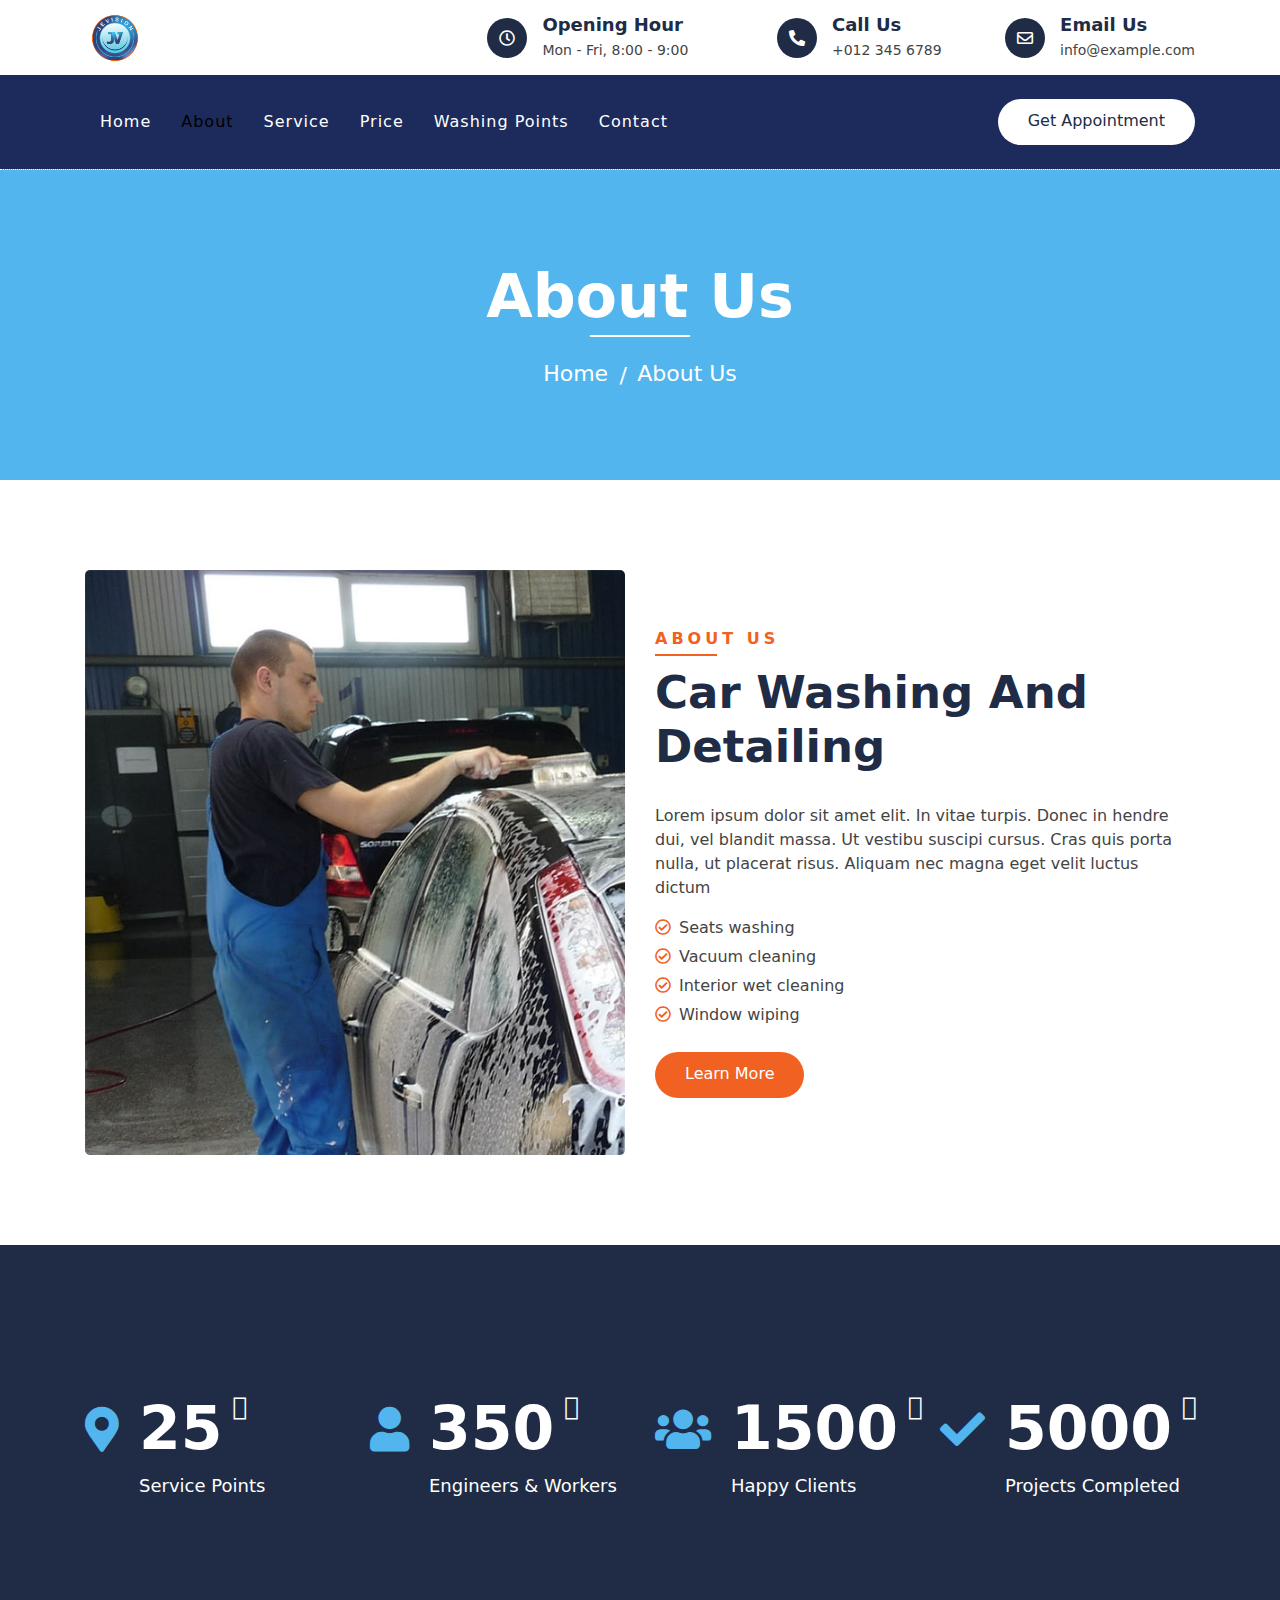
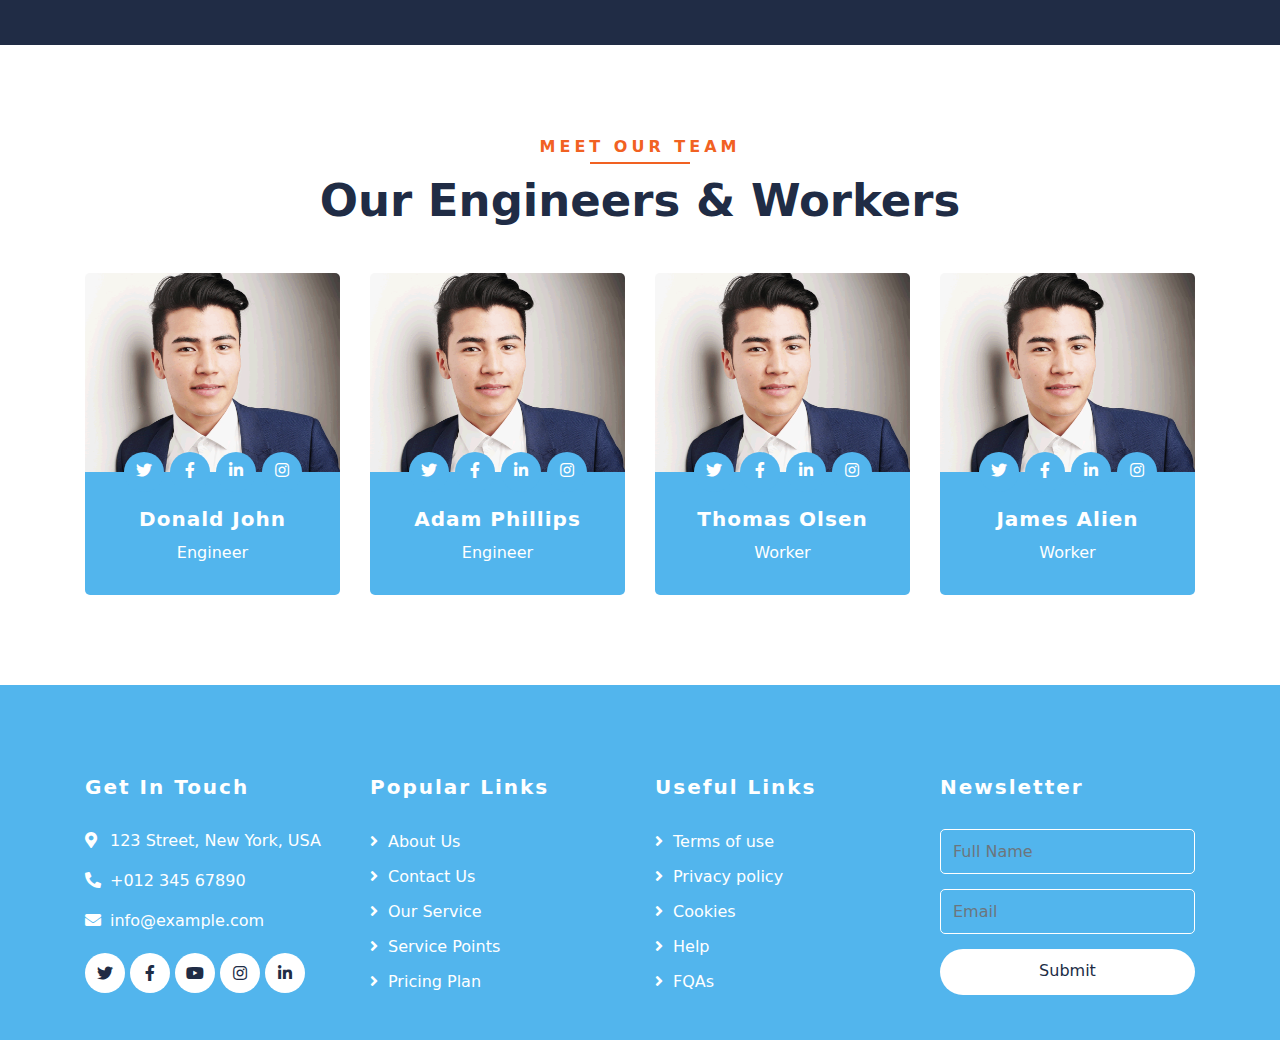
==== about.html @ 53d899d9 "first commit" ====
<!DOCTYPE html>
<html lang="en">
    <head>
        <meta charset="utf-8">
        <title>Jv CarWash</title>
        <meta content="width=device-width, initial-scale=1.0" name="viewport">
        <meta content="Free Website Template" name="keywords">
        <meta content="Free Website Template" name="description">
        <!-- Favicon -->
        <link href="img/favicon.ico" rel="icon">
        <!-- CSS Libraries -->
        <link href="https://stackpath.bootstrapcdn.com/bootstrap/4.4.1/css/bootstrap.min.css" rel="stylesheet">
        <link href="https://cdnjs.cloudflare.com/ajax/libs/font-awesome/5.10.0/css/all.min.css" rel="stylesheet">
        <link href="lib/flaticon/font/flaticon.css" rel="stylesheet">
        <link href="lib/animate/animate.min.css" rel="stylesheet">
        <link href="lib/owlcarousel/assets/owl.carousel.min.css" rel="stylesheet">
        <!-- Template Stylesheet -->
        <link href="css/style.css" rel="stylesheet">
    </head>

    <body>
        <!-- Top Bar Start -->
        <div class="top-bar">
            <div class="container">
                <div class="row align-items-center">
                    <div class="col-lg-4 col-md-12">
                        <div class="logo">
                            <a href="index.html">
                                <!-- <h1>Washing<span>Hub</span></h1> -->
                                <img src="img/logo.png" alt="Logo">
                            </a>
                        </div>
                    </div>
                    <div class="col-lg-8 col-md-7 d-none d-lg-block">
                        <div class="row">
                            <div class="col-4">
                                <div class="top-bar-item">
                                    <div class="top-bar-icon">
                                        <i class="far fa-clock"></i>
                                    </div>
                                    <div class="top-bar-text">
                                        <h3>Opening Hour</h3>
                                        <p>Mon - Fri, 8:00 - 9:00</p>
                                    </div>
                                </div>
                            </div>
                            <div class="col-4">
                                <div class="top-bar-item">
                                    <div class="top-bar-icon">
                                        <i class="fa fa-phone-alt"></i>
                                    </div>
                                    <div class="top-bar-text">
                                        <h3>Call Us</h3>
                                        <p>+012 345 6789</p>
                                    </div>
                                </div>
                            </div>
                            <div class="col-4">
                                <div class="top-bar-item">
                                    <div class="top-bar-icon">
                                        <i class="far fa-envelope"></i>
                                    </div>
                                    <div class="top-bar-text">
                                        <h3>Email Us</h3>
                                        <p>info@example.com</p>
                                    </div>
                                </div>
                            </div>
                        </div>
                    </div>
                </div>
            </div>
        </div>
        <!-- Top Bar End -->

        <!-- Nav Bar Start -->
        <div class="nav-bar">
            <div class="container">
                <nav class="navbar navbar-expand-lg bg-dark navbar-dark">
                    <a href="#" class="navbar-brand">MENU</a>
                    <button type="button" class="navbar-toggler" data-toggle="collapse" data-target="#navbarCollapse">
                        <span class="navbar-toggler-icon"></span>
                    </button>

                    <div class="collapse navbar-collapse justify-content-between" id="navbarCollapse">
                        <div class="navbar-nav mr-auto">
                            <a href="index.html" class="nav-item nav-link">Home</a>
                            <a href="about.html" class="nav-item nav-link active">About</a>
                            <a href="service.html" class="nav-item nav-link">Service</a>
                            <a href="price.html" class="nav-item nav-link">Price</a>
                            <a href="location.html" class="nav-item nav-link">Washing Points</a>
                          
                            <a href="contact.html" class="nav-item nav-link">Contact</a>
                        </div>
                        <div class="ml-auto">
                            <a class="btn btn-custom" href="#">Get Appointment</a>
                        </div>
                    </div>
                </nav>
            </div>
        </div>
        <!-- Nav Bar End -->
        
        
        <!-- Page Header Start -->
        <div class="page-header">
            <div class="container">
                <div class="row">
                    <div class="col-12">
                        <h2>About Us</h2>
                    </div>
                    <div class="col-12">
                        <a href="">Home</a>
                        <a href="">About Us</a>
                    </div>
                </div>
            </div>
        </div>
        <!-- Page Header End -->
        

        <!-- About Start -->
        <div class="about">
            <div class="container">
                <div class="row align-items-center">
                    <div class="col-lg-6">
                        <div class="about-img">
                            <img src="img/about.jpg" alt="Image">
                        </div>
                    </div>
                    <div class="col-lg-6">
                        <div class="section-header text-left">
                            <p>About Us</p>
                            <h2>car washing and detailing</h2>
                        </div>
                        <div class="about-content">
                            <p>
                                Lorem ipsum dolor sit amet elit. In vitae turpis. Donec in hendre dui, vel blandit massa. Ut vestibu suscipi cursus. Cras quis porta nulla, ut placerat risus. Aliquam nec magna eget velit luctus dictum
                            </p>
                            <ul>
                                <li><i class="far fa-check-circle"></i>Seats washing</li>
                                <li><i class="far fa-check-circle"></i>Vacuum cleaning</li>
                                <li><i class="far fa-check-circle"></i>Interior wet cleaning</li>
                                <li><i class="far fa-check-circle"></i>Window wiping</li>
                            </ul>
                            <a class="btn btn-custom" href="">Learn More</a>
                        </div>
                    </div>
                </div>
            </div>
        </div>
        <!-- About End -->
        
        
        <!-- Facts Start -->
        <div class="facts" data-parallax="scroll" data-image-src="img/facts.jpg">
            <div class="container">
                <div class="row">
                    <div class="col-lg-3 col-md-6">
                        <div class="facts-item">
                            <i class="fa fa-map-marker-alt"></i>
                            <div class="facts-text">
                                <h3 data-toggle="counter-up">25</h3>
                                <p>Service Points</p>
                            </div>
                        </div>
                    </div>
                    <div class="col-lg-3 col-md-6">
                        <div class="facts-item">
                            <i class="fa fa-user"></i>
                            <div class="facts-text">
                                <h3 data-toggle="counter-up">350</h3>
                                <p>Engineers & Workers</p>
                            </div>
                        </div>
                    </div>
                    <div class="col-lg-3 col-md-6">
                        <div class="facts-item">
                            <i class="fa fa-users"></i>
                            <div class="facts-text">
                                <h3 data-toggle="counter-up">1500</h3>
                                <p>Happy Clients</p>
                            </div>
                        </div>
                    </div>
                    <div class="col-lg-3 col-md-6">
                        <div class="facts-item">
                            <i class="fa fa-check"></i>
                            <div class="facts-text">
                                <h3 data-toggle="counter-up">5000</h3>
                                <p>Projects Completed</p>
                            </div>
                        </div>
                    </div>
                </div>
            </div>
        </div>
        <!-- Facts End -->


        <!-- Team Start -->
        <div class="team">
            <div class="container">
                <div class="section-header text-center">
                    <p>Meet Our Team</p>
                    <h2>Our Engineers & Workers</h2>
                </div>
                <div class="row">
                    <div class="col-lg-3 col-md-6">
                        <div class="team-item">
                            <div class="team-img">
                                <img src="img/team-1.png" alt="Team Image">
                            </div>
                            <div class="team-text">
                                <h2>Donald John</h2>
                                <p>Engineer</p>
                                <div class="team-social">
                                    <a href=""><i class="fab fa-twitter"></i></a>
                                    <a href=""><i class="fab fa-facebook-f"></i></a>
                                    <a href=""><i class="fab fa-linkedin-in"></i></a>
                                    <a href=""><i class="fab fa-instagram"></i></a>
                                </div>
                            </div>
                        </div>
                    </div>
                    <div class="col-lg-3 col-md-6">
                        <div class="team-item">
                            <div class="team-img">
                                <img src="img/team-1.png" alt="Team Image">
                            </div>
                            <div class="team-text">
                                <h2>Adam Phillips</h2>
                                <p>Engineer</p>
                                <div class="team-social">
                                    <a href=""><i class="fab fa-twitter"></i></a>
                                    <a href=""><i class="fab fa-facebook-f"></i></a>
                                    <a href=""><i class="fab fa-linkedin-in"></i></a>
                                    <a href=""><i class="fab fa-instagram"></i></a>
                                </div>
                            </div>
                        </div>
                    </div>
                    <div class="col-lg-3 col-md-6">
                        <div class="team-item">
                            <div class="team-img">
                                <img src="img/team-1.png" alt="Team Image">
                            </div>
                            <div class="team-text">
                                <h2>Thomas Olsen</h2>
                                <p>Worker</p>
                                <div class="team-social">
                                    <a href=""><i class="fab fa-twitter"></i></a>
                                    <a href=""><i class="fab fa-facebook-f"></i></a>
                                    <a href=""><i class="fab fa-linkedin-in"></i></a>
                                    <a href=""><i class="fab fa-instagram"></i></a>
                                </div>
                            </div>
                        </div>
                    </div>
                    <div class="col-lg-3 col-md-6">
                        <div class="team-item">
                            <div class="team-img">
                                <img src="img/team-1.png" alt="Team Image">
                            </div>
                            <div class="team-text">
                                <h2>James Alien</h2>
                                <p>Worker</p>
                                <div class="team-social">
                                    <a href=""><i class="fab fa-twitter"></i></a>
                                    <a href=""><i class="fab fa-facebook-f"></i></a>
                                    <a href=""><i class="fab fa-linkedin-in"></i></a>
                                    <a href=""><i class="fab fa-instagram"></i></a>
                                </div>
                            </div>
                        </div>
                    </div>
                </div>
            </div>
        </div>
        <!-- Team End -->


        <!-- Footer Start -->
        <div class="footer">
            <div class="container">
                <div class="row">
                    <div class="col-lg-3 col-md-6">
                        <div class="footer-contact">
                            <h2>Get In Touch</h2>
                            <p><i class="fa fa-map-marker-alt"></i>123 Street, New York, USA</p>
                            <p><i class="fa fa-phone-alt"></i>+012 345 67890</p>
                            <p><i class="fa fa-envelope"></i>info@example.com</p>
                            <div class="footer-social">
                                <a class="btn" href=""><i class="fab fa-twitter"></i></a>
                                <a class="btn" href=""><i class="fab fa-facebook-f"></i></a>
                                <a class="btn" href=""><i class="fab fa-youtube"></i></a>
                                <a class="btn" href=""><i class="fab fa-instagram"></i></a>
                                <a class="btn" href=""><i class="fab fa-linkedin-in"></i></a>
                            </div>
                        </div>
                    </div>
                    <div class="col-lg-3 col-md-6">
                        <div class="footer-link">
                            <h2>Popular Links</h2>
                            <a href="">About Us</a>
                            <a href="">Contact Us</a>
                            <a href="">Our Service</a>
                            <a href="">Service Points</a>
                            <a href="">Pricing Plan</a>
                        </div>
                    </div>
                    <div class="col-lg-3 col-md-6">
                        <div class="footer-link">
                            <h2>Useful Links</h2>
                            <a href="">Terms of use</a>
                            <a href="">Privacy policy</a>
                            <a href="">Cookies</a>
                            <a href="">Help</a>
                            <a href="">FQAs</a>
                        </div>
                    </div>
                    <div class="col-lg-3 col-md-6">
                        <div class="footer-newsletter">
                            <h2>Newsletter</h2>
                            <form>
                                <input class="form-control" placeholder="Full Name">
                                <input class="form-control" placeholder="Email">
                                <button class="btn btn-custom">Submit</button>
                            </form>
                        </div>
                    </div>
                </div>
            </div>
            
        </div>
        <!-- Footer End -->
        
        <!-- Back to top button -->
        <a href="#" class="back-to-top"><i class="fa fa-chevron-up"></i></a>
        
        <!-- Pre Loader -->
        <div id="loader" class="show">
            <div class="loader"></div>
        </div>

        <!-- JavaScript Libraries -->
        <script src="https://code.jquery.com/jquery-3.4.1.min.js"></script>
        <script src="https://stackpath.bootstrapcdn.com/bootstrap/4.4.1/js/bootstrap.bundle.min.js"></script>
        <script src="lib/easing/easing.min.js"></script>
        <script src="lib/owlcarousel/owl.carousel.min.js"></script>
        <script src="lib/waypoints/waypoints.min.js"></script>
        <script src="lib/counterup/counterup.min.js"></script>
        
        <!-- Contact Javascript File -->
        <script src="mail/jqBootstrapValidation.min.js"></script>
        <script src="mail/contact.js"></script>

        <!-- Template Javascript -->
        <script src="js/main.js"></script>
    </body>
</html>
---- lib/flaticon/font/flaticon.css ----
/*
  	Flaticon icon font: Flaticon
  	Creation date: 11/10/2020 08:08
  	*/

@font-face {
  font-family: "Flaticon";
  src: url("./Flaticon.eot");
  src: url("./Flaticon.eot?#iefix") format("embedded-opentype"),
       url("./Flaticon.woff2") format("woff2"),
       url("./Flaticon.woff") format("woff"),
       url("./Flaticon.ttf") format("truetype"),
       url("./Flaticon.svg#Flaticon") format("svg");
  font-weight: normal;
  font-style: normal;
}

@media screen and (-webkit-min-device-pixel-ratio:0) {
  @font-face {
    font-family: "Flaticon";
    src: url("./Flaticon.svg#Flaticon") format("svg");
  }
}

[class^="flaticon-"]:before, [class*=" flaticon-"]:before,
[class^="flaticon-"]:after, [class*=" flaticon-"]:after {   
  font-family: Flaticon;
        font-size: 20px;
font-style: normal;
margin-left: 20px;
}

.flaticon-car-wash-1:before { content: "\f100"; }
.flaticon-car-service:before { content: "\f101"; }
.flaticon-seat:before { content: "\f102"; }
.flaticon-car-service-1:before { content: "\f103"; }
.flaticon-car-wash:before { content: "\f104"; }
.flaticon-brush:before { content: "\f105"; }
.flaticon-vacuum-cleaner:before { content: "\f106"; }
.flaticon-brush-1:before { content: "\f107"; }
.flaticon-car-service-2:before { content: "\f108"; }
.flaticon-car-service-3:before { content: "\f109"; }
---- css/style.css ----
/*******************************/
/********* General CSS *********/
/*******************************/
body {
    color: #444444;
    font-weight: 400;
    background: #ffffff;
    font-family: system-ui, -apple-system, BlinkMacSystemFont, 'Segoe UI', Roboto, Oxygen, Ubuntu, Cantarell, 'Open Sans', 'Helvetica Neue', sans-serif;
}

h1,
h2, 
h3, 
h4,
h5, 
h6 {
    color: #202C45;
}

a {
    color: #202C45;
    transition: .3s;
}

a:hover,
a:active,
a:focus {
    color: #52b5ed;
    outline: none;
    text-decoration: none;
}

.btn.btn-custom {
    padding: 10px 30px 12px 30px;
    text-align: center; 
    font-size: 16px;
    font-weight: 500;
    color: #ffffff;
    /* background: #52b5ed; */
    background: rgb(241,97,34);
    border: none;
    border-radius: 60px;
    box-shadow: inset 0 0 0 0 #202C45;
    transition: ease-out 0.5s;
    -webkit-transition: ease-out 0.5s;
    -moz-transition: ease-out 0.5s;
}

.btn.btn-custom:hover {
    color: #fff;
    background: #202C45;
    box-shadow: inset 200px 0 0 0 #202C45;
}

.btn:focus,
.form-control:focus {
    box-shadow: none;
}

.container-fluid {
    max-width: 1366px;
}

[class^="flaticon-"]:before, [class*=" flaticon-"]:before,
[class^="flaticon-"]:after, [class*=" flaticon-"]:after {   
    font-size: inherit;
    margin-left: 0;
}


/**********************************/
/****** Loader & Back to Top ******/
/**********************************/

.back-to-top {
    position: fixed;
    display: none;
    width: 44px;
    height: 44px;
    text-align: center;
    line-height: 1;
    font-size: 22px;
    right: 15px;
    bottom: 15px;
    transition: .5s;
    background: #7FBCD2;
    border-radius: 44px;
    z-index: 9;
}

.back-to-top i {
    color: #ffffff;
    padding-top: 10px;
}

.back-to-top:hover {
    background: #202C45;
}


/**********************************/
/********** Top Bar CSS ***********/
/**********************************/
.top-bar {
    position: relative;
    height: 75px;
    display: flex;
    align-items: center;
    background: #ffffff;
}

.top-bar .logo {
    text-align: left;
    overflow: hidden;
}

.top-bar .logo h1 {
    margin: -4px 0 0 0;
    color: #7FBCD2;
    font-size: 40px;
    line-height: 50px;
    font-weight: 800;
    letter-spacing: 1px;
    
}

.top-bar .logo h1 span {
    color: #202C45;
}

.top-bar .logo img {
    max-width: 100%;
    max-height: 60px;
}

.top-bar .top-bar-item {
    display: flex;
    align-items: center;
    justify-content: flex-end;
}

.top-bar .top-bar-icon {
    width: 40px;
    height: 40px;
    display: flex;
    align-items: center;
    justify-content: center;
    background: #202C45;
    border-radius: 40px;
}

.top-bar .top-bar-icon i {
    margin: 0;
    color: #ffffff;
    font-size: 16px;
}

.top-bar .top-bar-text {
    padding-left: 15px;
}

.top-bar .top-bar-text h3 {
    margin: 0 0 5px 0;
    font-size: 18px;
    font-weight: 600;
}

.top-bar .top-bar-text p {
    margin: 0;
    font-size: 14px;
    font-weight: 400;
}

@media (max-width: 991.98px) {
    .top-bar .logo {
        text-align: center;
    }
}


/**********************************/
/*********** Nav Bar CSS **********/
/**********************************/
.nav-bar {
    position: relative;
    /* background: #52b5ed; */
    background: rgb(28,43,91);

}

.nav-bar.nav-sticky {
    position: fixed;
    width: 100%;
    top: 0;
    left: 0;
    box-shadow: 0 2px 5px rgba(0, 0, 0, .3);
    z-index: 999;
}

.nav-bar .navbar {
    padding: 20px 0;
    background: rgb(28,43,91) !important;
    /* background: #52b5ed !important; */
    transition: .3s;
}

.nav-bar.nav-sticky .navbar {
    padding: 5px 0;
}

.navbar-dark .navbar-nav .nav-link,
.navbar-dark .navbar-nav .nav-link:focus,
.navbar-dark .navbar-nav .nav-link:hover,
.navbar-dark .navbar-nav .nav-link.active {
    color: #ffffff;
    padding: 15px;
    font-weight: 500;
    letter-spacing: 1px;
}

.navbar-dark .navbar-nav .nav-link:hover,
.navbar-dark .navbar-nav .nav-link.active {
    color: black;
}

.nav-bar .dropdown-menu {
    margin-top: 0;
    border: 0;
    border-radius: 0;
    background: #f8f9fa;
}

.nav-bar .btn.btn-custom {
    color: #202C45;
    background: #ffffff;
    box-shadow: inset 0 0 0 0 #52b5ed;
}

.nav-bar .btn:hover {
    color: #ffffff;
    background: #52b5ed;
    box-shadow: inset 200px 0 0 0 #52b5ed;
}

@media (min-width: 992px) {
    .nav-bar .navbar-brand {
        display: none;
    }
}

@media (max-width: 991.98px) {
    .navbar-dark .navbar-nav .nav-link,
    .navbar-dark .navbar-nav .nav-link:focus,
    .navbar-dark .navbar-nav .nav-link:hover,
    .navbar-dark .navbar-nav .nav-link.active {
        padding: 5px 0;
    }
    
    .nav-bar .dropdown-menu {
        box-shadow: none;
    }
    
    .nav-bar .btn {
        display: none;
    }
}


/*******************************/
/********** Hero CSS ***********/
/*******************************/
.carousel {
    position: relative;
    width: 100%;
    min-height: 400px;
    background: #ffffff;
    margin-bottom: 45px;
}

.carousel .container-fluid {
    padding: 0;
}

.carousel .carousel-item {
    position: relative;
    width: 100%;
    min-height: 400px;
    display: flex;
    align-items: center;
    justify-content: center;
    flex-direction: column;
}

.carousel .carousel-img {
    position: relative;
    width: 100%;
    height: 100%;
    min-height: 400px;
    text-align: right;
    overflow: hidden;
}

.carousel .carousel-img::after {
    position: absolute;
    content: "";
    top: 0;
    right: 0;
    bottom: 0;
    left: 0;
    background: rgba(0, 0, 0, .5);
    z-index: 1;
}

.carousel .carousel-img img {
    width: 100%;
    height: 100%;
    object-fit: cover;
}

.carousel .carousel-text {
    position: absolute;
    max-width: 992px;
    padding: 0 15px;
    text-align: center;
    display: flex;
    align-items: center;
    justify-content: center;
    flex-direction: column;
    z-index: 2;
}

.carousel .carousel-text h3 {
    /* color: #52b5ed; */
    color: rgb(241,97,34);
    font-size: 20px;
    font-weight: 700;
    letter-spacing: 4px;
    text-transform: uppercase;
    margin-bottom: 0px;
}

.carousel .carousel-text h1 {
    color: #ffffff;
    font-size: 90px;
    font-weight: 700;
    margin-bottom: 20px;
    text-transform: capitalize;
}

.carousel .carousel-text p {
    max-width: 500px;
    color: #ffffff;
    font-size: 18px;
    margin-bottom: 40px;
}

.carousel .btn.btn-custom {
    padding: 20px 45px 22px 45px;
    color: #ffffff;
}

.carousel .btn.btn-custom:hover {
    color: #fff;
}

.carousel .owl-nav {
    position: absolute;
    width: 100%;
    height: 50px;
    top: calc(50% - 25px);
    left: 0;
    display: flex;
    justify-content: space-between;
    z-index: 9;
}

.carousel .owl-nav .owl-prev,
.carousel .owl-nav .owl-next {
    width: 50px;
    height: 50px;
    display: flex;
    align-items: center;
    justify-content: center;
    color: #ffffff;
    border-radius: 50px;
    background: rgba(256, 256, 256, .2);
    font-size: 22px;
    transition: .5s;
}

.carousel .owl-nav .owl-prev {
    margin-left: 30px;
}

.carousel .owl-nav .owl-next {
    margin-right: 30px;
}

.carousel .owl-nav .owl-prev:hover,
.carousel .owl-nav .owl-next:hover {
    color: #ffffff;
    background: #52b5ed;
}

.carousel .animated {
    -webkit-animation-duration: 1s;
    animation-duration: 1s;
}

@media (max-width: 991.98px) {
    .carousel .carousel-text h3 {
        margin-bottom: 5px;
    }
    
    .carousel .carousel-text h1 {
        font-size: 60px;
    }
    
    .carousel .carousel-text p {
        font-size: 16px;
    }
    
    .carousel .carousel-text .btn {
        padding: 12px 30px;
        font-size: 15px;
        letter-spacing: 0;
    }
}

@media (max-width: 767.98px) {
    .carousel .carousel-text h3 {
        font-size: 18px;
        letter-spacing: 2px;
        margin-bottom: 15px;
    }
    
    .carousel .carousel-text h1 {
        font-size: 45px;
    }
    
    .carousel .carousel-text .btn {
        padding: 10px 25px;
        font-size: 15px;
        letter-spacing: 0;
    }
}

@media (max-width: 575.98px) {
    .carousel .carousel-text h3 {
        font-size: 14px;
        letter-spacing: 1px;
        margin-bottom: 10px;
    }
    
    .carousel .carousel-text h1 {
        font-size: 30px;
        margin-bottom: 15px;
    }
    
    .carousel .carousel-text p {
        margin-bottom: 25px;
    }
    
    .carousel .carousel-text .btn {
        padding: 8px 20px;
        font-size: 14px;
        letter-spacing: 0;
    }
}


/*******************************/
/******* Page Header CSS *******/
/*******************************/
.page-header {
    position: relative;
    margin-bottom: 45px;
    padding: 90px 0;
    text-align: center;
    background: #52b5ed;
    border-top: 1px dotted #ffffff;
}

.page-header h2 {
    position: relative;
    color: #ffffff;
    font-size: 60px;
    font-weight: 700;
    margin-bottom: 20px;
    padding-bottom: 5px;
}

.page-header h2::after {
    position: absolute;
    content: "";
    width: 100px;
    height: 2px;
    left: calc(50% - 50px);
    bottom: 0;
    background: #ffffff;
}

.page-header a {
    position: relative;
    padding: 0 12px;
    font-size: 22px;
    color: #ffffff;
}

.page-header a:hover {
    color: #52b5ed;
}

.page-header a::after {
    position: absolute;
    content: "/";
    width: 8px;
    height: 8px;
    top: -2px;
    right: -7px;
    text-align: center;
    color: #ffffff;
}

.page-header a:last-child::after {
    display: none;
}

@media (max-width: 991.98px) {
    .page-header {
        padding: 60px 0;
    }
    
    .page-header h2 {
        font-size: 45px;
    }
    
    .page-header a {
        font-size: 20px;
    }
}

@media (max-width: 767.98px) {
    .page-header {
        padding: 45px 0;
    }
    
    .page-header h2 {
        font-size: 35px;
    }
    
    .page-header a {
        font-size: 18px;
    }
}


/*******************************/
/******* Section Header ********/
/*******************************/
.section-header {
    position: relative;
    width: 100%;
    max-width: 700px;
    margin: 0 auto 45px auto;
}

.section-header p {
    display: inline-block;
    margin-bottom: 10px;
    padding-bottom: 5px;
    position: relative;
    font-size: 16px;
    font-weight: 700;
    letter-spacing: 4px;
    text-transform: uppercase;
    /* color: #52b5ed; */
    color: rgb(241,97,34);

}

.section-header p::after {
    position: absolute;
    content: "";
    width: 50%;
    height: 2px;
    left: 25%;
    bottom: 0;
    /* background: #52b5ed; */
    background: rgb(241,97,34);

}

.section-header.text-left p::after {
    left: 0;
}

.section-header.text-right p::after {
    left: 50%;
}

.section-header h2 {
    margin: 0;
    font-size: 45px;
    font-weight: 700;
    text-transform: capitalize;
}

@media (max-width: 991.98px) {
    .section-header h2 {
        font-size: 45px;
    }
}

@media (max-width: 767.98px) {
    .section-header h2 {
        font-size: 40px;
    }
}

@media (max-width: 575.98px) {
    .section-header h2 {
        font-size: 35px;
    }
}


/*******************************/
/********** About CSS **********/
/*******************************/
.about {
    position: relative;
    width: 100%;
    padding: 45px 0 15px 0;
}

.about .section-header {
    margin-bottom: 30px;
    margin-left: 0;
}

.about .about-img img {
    width: 100%;
    border-radius: 5px;
    margin-bottom: 30px;
}

.about .about-content {
    margin-bottom: 30px;
}

.about .about-content ul {
    margin: 0;
    padding: 0;
    list-style: none;
    margin-bottom: 25px;
}

.about .about-content ul li {
    margin-bottom: 5px;
}

.about .about-content ul li i {
    margin-right: 8px;
    color: #52b5ed;
}
.about .container ul li i.fa-check-circle {
    /* color: #52b5ed; */
    color: rgb(241,97,34);
}

/*******************************/
/********* Service CSS *********/
/*******************************/
.service {
    position: relative;
    width: 100%;
    padding: 45px 0 0 0;
}

.service .service-item {
    position: relative;
    width: 100%;
    display: flex;
    flex-direction: column;
    margin-bottom: 45px;
}

.service .service-item i {
    color: #202C45;
    font-size: 75px;
    line-height: 75px;
    margin-bottom: 20px;
}

/* what we do - flaticon fa icons  */
.service .service-item [class^="flaticon-"]::before {
    margin: 0;
    font-size: 60px;
    line-height: 60px;
    background-image: linear-gradient(#52b5ed, #202C45);
    -webkit-background-clip: text;
    -webkit-text-fill-color: transparent;
    transition: .5s;
}

.service .service-item h3 {
    margin-bottom: 10px;
    font-size: 20px;
    font-weight: 700;
    letter-spacing: 1px;
}

.service .service-item p {
    margin: 0;
}


/*******************************/
/********** Facts CSS **********/
/*******************************/
.facts {
    position: relative;
    width: 100%;
    min-height: 400px;
    margin: 45px 0;
    display: flex;
    align-items: center;
    background: #202C45;
}

.facts .facts-item {
    display: flex;
    flex-direction: row;
    margin: 25px 0;
}

.facts .facts-item i {
    margin-top: 15px;
    font-size: 45px;
    color: #52b5ed;
}

.facts .facts-text {
    padding-left: 20px;
}

.facts .facts-text h3 {
    position: relative;
    display: inline-block;
    color: #ffffff;
    font-size: 60px;
    font-weight: 700;
}

.facts .facts-text h3::after {
    position: absolute;
    content: "\f067";
    top: 0px;
    right: -25px;
    color: #ffffff;
    font-size: 25px;
    /* font-family: ; */
    font-weight: 900;
}

.facts .facts-text p {
    color: #ffffff;
    font-size: 18px;
    font-weight: 500;
    margin: 0;
}


/*******************************/
/********* Pricing CSS *********/
/*******************************/
.price {
    position: relative;
    width: 100%;
    padding: 45px 0 15px 0;
}

.price .row {
    padding: 0 15px;
}

.price .col-md-4 {
    padding: 0;
}

.price .price-item {
    position: relative;
    margin-bottom: 30px;
    background: #ffffff;
    border-radius: 5px;
    text-align: center;
}

.price .featured-item {
    box-shadow: 0 0 30px rgba(0, 0, 0, .2);
    z-index: 1;
}

.price .price-header {
    padding: 45px 0 30px 0;
}

.price .price-header h3 {
    font-size: 20px;
    font-weight: 700;
    letter-spacing: 2px;
    text-transform: uppercase;
}

.price .price-header h2 {
    display: flex;
    align-items: flex-start;
    justify-content: center;
    font-size: 60px;
    font-weight: 700;
    letter-spacing: 5px;
}

.price .price-header h2 span {
    font-size: 25px;
    line-height: 55px;
}

.price .price-item.featured-item h2,
.price .price-item.featured-item h3 {
    /* color: #52b5ed; */
    color: rgb(241,97,34);
}

.price .price-body {
    padding: 0 0 20px 0;
}

.price .price-body ul {
    margin: 0;
    padding: 0;
    list-style: none;
}

.price .price-body ul li {
    padding: 0 0 15px 0;
}

.price .price-body ul li i {
    margin-right: 10px;
}

/* prices - fa checks */
.price .price-body ul li i.fa-check-circle {
    /* color: #52b5ed; */
    color: rgb(241,97,34);
}

.price .price-body ul li i.fa-times-circle {
    color: #cccccc;
}

.price .price-item .price-footer {
    padding-bottom: 45px;
}

.price .price-item .price-footer .btn.btn-custom {
    color: #52b5ed;
    background: #ffff;
    box-shadow: inset 0 0 0 0 #52b5ed;
}

.price .price-item .price-footer .btn.btn-custom:hover {
    color: #ffffff;
    background: #52b5ed;
    box-shadow: inset 200px 0 0 0 #52b5ed;
}

.price .price-item.featured-item .price-footer .btn.btn-custom {
    color: #ffffff;
    background: #52b5ed;
    box-shadow: inset 0 0 0 0 #202C45;
}

.price .price-item.featured-item .price-footer .btn.btn-custom:hover {
    color: #fff;
    background: #202C45;
    box-shadow: inset 200px 0 0 0 #202C45;
}


/*******************************/
/******** Location CSS *********/
/*******************************/
.location {
    position: relative;
    width: 100%;
    padding: 45px 0;
}

.location .location-item {
    display: flex;
    margin-bottom: 30px;
}

.location .location-item i {
    padding-top: 3px;
    font-size: 30px;
    color: #52b5ed;
}

.location .location-text {
    padding-left: 15px;
}

.location .location-text h3 {
    font-size: 18px;
    font-weight: 700;
}

.location .location-text p {
    margin-bottom: 5px;
}

.location .location-text p strong {
    margin-right: 5px;
    font-weight: 600;
}

.location .location-form {
    padding: 45px 30px;
    background: #52b5ed;
    border-radius: 5px;
}

.location .location-form h3 {
    color: #ffffff;
    font-size: 25px;
    font-weight: 700;
    margin-bottom: 25px;
}

.location .location-form .control-group {
    margin-bottom: 15px;
}

.location .location-form .form-control {
    height: 45px;
    color: #ffffff;
    padding: 0 15px;
    border-radius: 5px;
    border: 1px solid #ffffff;
    background: transparent;
}

.location .location-form textarea.form-control {
    height: 120px;
    padding: 15px;
}

.location .location-form .form-control::placeholder {
    color: #ffffff;
    opacity: 1;
}

.location .location-form .form-control:-ms-input-placeholder,
.location .location-form .form-control::-ms-input-placeholder {
    color: #ffffff;
}

.location .location-form .btn.btn-custom {
    width: 100%;
    color: #52b5ed;
    background: #ffffff;
    box-shadow: inset 0 0 0 0 #202C45;
}

.location .location-form .btn.btn-custom:hover {
    color: #ffffff;
    
    box-shadow: inset 400px 0 0 0 #202C45;
}

@media(min-width: 576px) and (max-width: 991.89px) {
    .location .location-form .btn.btn-custom:hover {
        box-shadow: inset 650px 0 0 0 #202C45;
    }
}


/*******************************/
/*********** Team CSS **********/
/*******************************/
.team {
    position: relative;
    width: 100%;
    padding: 45px 0 15px 0;
}

.team .team-item {
    position: relative;
    margin-bottom: 30px;
}

.team .team-img {
    position: relative;
    border-radius: 5px 5px 0 0;
    overflow: hidden;
}

.team .team-img img {
    width: 100%;
    transition: .3s;
}

.team .team-item:hover img {
    transform: scale(1.1);
}

.team .team-text {
    position: relative;
    width: 100%;
    padding: 35px 30px 30px 30px;
    text-align: center;
    background: #52b5ed;
    border-radius: 0 0 5px 5px;
    transition: .5s;
}

.team .team-item:hover .team-text {
    background: #52b5ed;
}

.team .team-text h2 {
    color: #ffffff;
    font-size: 20px;
    font-weight: 600;
    letter-spacing: 1px;
    margin-bottom: 10px;
}

.team .team-text p {
    margin: 0;
    color: #ffffff;
}

.team .team-social {
    position: absolute;
    width: 100%;
    height: 40px;
    top: -20px;
    left: 0;
    text-align: center;
    font-size: 0;
}

.team .team-social a {
    display: inline-block;
    width: 40px;
    height: 40px;
    margin: 0 3px;
    padding: 7px 0;
    text-align: center;
    font-size: 16px;
    color: #ffffff;
    background: #52b5ed;
    border-radius: 40px;
    transition: .5s;
}

.team .team-social a:hover {
    color: #202C45;
}


/*******************************/
/******* Testimonial CSS *******/
/*******************************/
.testimonial {
    position: relative;
    width: 100%;
    padding: 45px 0;
}

.testimonial .testimonials-carousel {
    position: relative;
    width: calc(100% + 30px);
    margin: 0 -15px;
}

.testimonial .testimonial-item {
    position: relative;
    width: 100%;
    padding: 0 15px;
    display: flex;
}

.testimonial .testimonial-item img {
    width: 80px;
    height: 80px;
    border-radius: 80px;
    transform: scale(.8);
    transition: 2s;
}

.testimonial .owl-item.center .testimonial-item img {
    transform: scale(1);
}

.testimonial .testimonial-text {
    width: calc(100% - 100px);
    padding-left: 20px;
}

.testimonial .testimonial-text h3 {
    font-size: 18px;
    font-weight: 700;
    letter-spacing: 1px;
    margin-bottom: 5px;
}

.testimonial .testimonial-text h4 {
    color: #777777;
    font-size: 15px;
    font-weight: 400;
    font-style: italic;
    margin-bottom: 10px;
}

.testimonial .testimonial-text p {
    margin: 0;
}

.testimonial .testimonial-text p::before {
    content: "\f10d";
    font-size: 25px;
    font-family: "Font Awesome 5 Free";
    font-weight: 900;
    color: #52b5ed;
    margin-right: 10px;
}

.testimonial .owl-dots {
    margin-top: 15px;
    text-align: center;
}

.testimonial .owl-dot {
    display: inline-block;
    margin: 0 5px;
    width: 12px;
    height: 12px;
    border-radius: 10px;
    background: #dddddd;
}

.testimonial .owl-dot.active {
    background: #52b5ed;
}



/*******************************/
/********* Footer CSS **********/
/*******************************/
.footer {
    position: relative;
    margin-top: 45px;
    padding-top: 90px;
    background: #52b5ed;
}

.footer .footer-contact,
.footer .footer-link,
.footer .footer-newsletter {
    position: relative;
    margin-bottom: 45px;
    color: #ffffff;
}

.footer .footer-contact h2,
.footer .footer-link h2,
.footer .footer-newsletter h2 {
    margin-bottom: 30px;
    font-size: 20px;
    font-weight: 700;
    letter-spacing: 2px;
    color: #fff;
}

.footer .footer-link a {
    display: block;
    margin-bottom: 10px;
    color: #ffffff;
    transition: .3s;
}

.footer .footer-link a::before {
    position: relative;
    content: "\f105";
    font-family: "Font Awesome 5 Free";
    font-weight: 900;
    margin-right: 10px;
}

.footer .footer-link a:hover {
    letter-spacing: 1px;
}

.footer .footer-contact p i {
    width: 25px;
}

.footer .footer-social {
    position: relative;
    margin-top: 20px;
    display: flex;
}

.footer .footer-social a {
    width: 40px;
    height: 40px;
    display: flex;
    align-items: center;
    justify-content: center;
    color: #202C45;
    background: #ffffff;
    border-radius: 40px;
    margin-right: 5px;
    transition: .5s;
}

.footer .footer-social a:last-child {
    margin: 0;
}

.footer .footer-social a:hover {
    color: #ffffff;
    background: black;
}

.footer .footer-newsletter form {
    position: relative;
    width: 100%;
}

.footer .footer-newsletter input {
    margin-bottom: 15px;
    height: 45px;
    background: transparent;
    border: 1px solid #ffffff;
    border-radius: 5px;
}

.footer .footer-newsletter label {
    margin-top: 5px;
    color: #ffff;
    font-size: 14px;
    letter-spacing: 1px;
}

.footer .footer-newsletter .btn.btn-custom {
    width: 100%;
    color: #202C45;
    background: #ffffff;
    box-shadow: inset 0 0 0 0 black;
}

.footer .footer-newsletter .btn:hover {
    color: #ffffff;
    background: black;
    box-shadow: inset 200px 0 0 0 black;
}

.footer .copyright {
    text-align: center;
    padding-top: 15px;
    padding-bottom: 45px;
}

.footer .copyright p {
    margin: 0;
    color: #ffffff;
}

.footer .copyright p a {
    color: #E81C2E;
    font-weight: 700;
    letter-spacing: 1px;
}

.footer .copyright p a:hover {
    color: #ffffff;
}
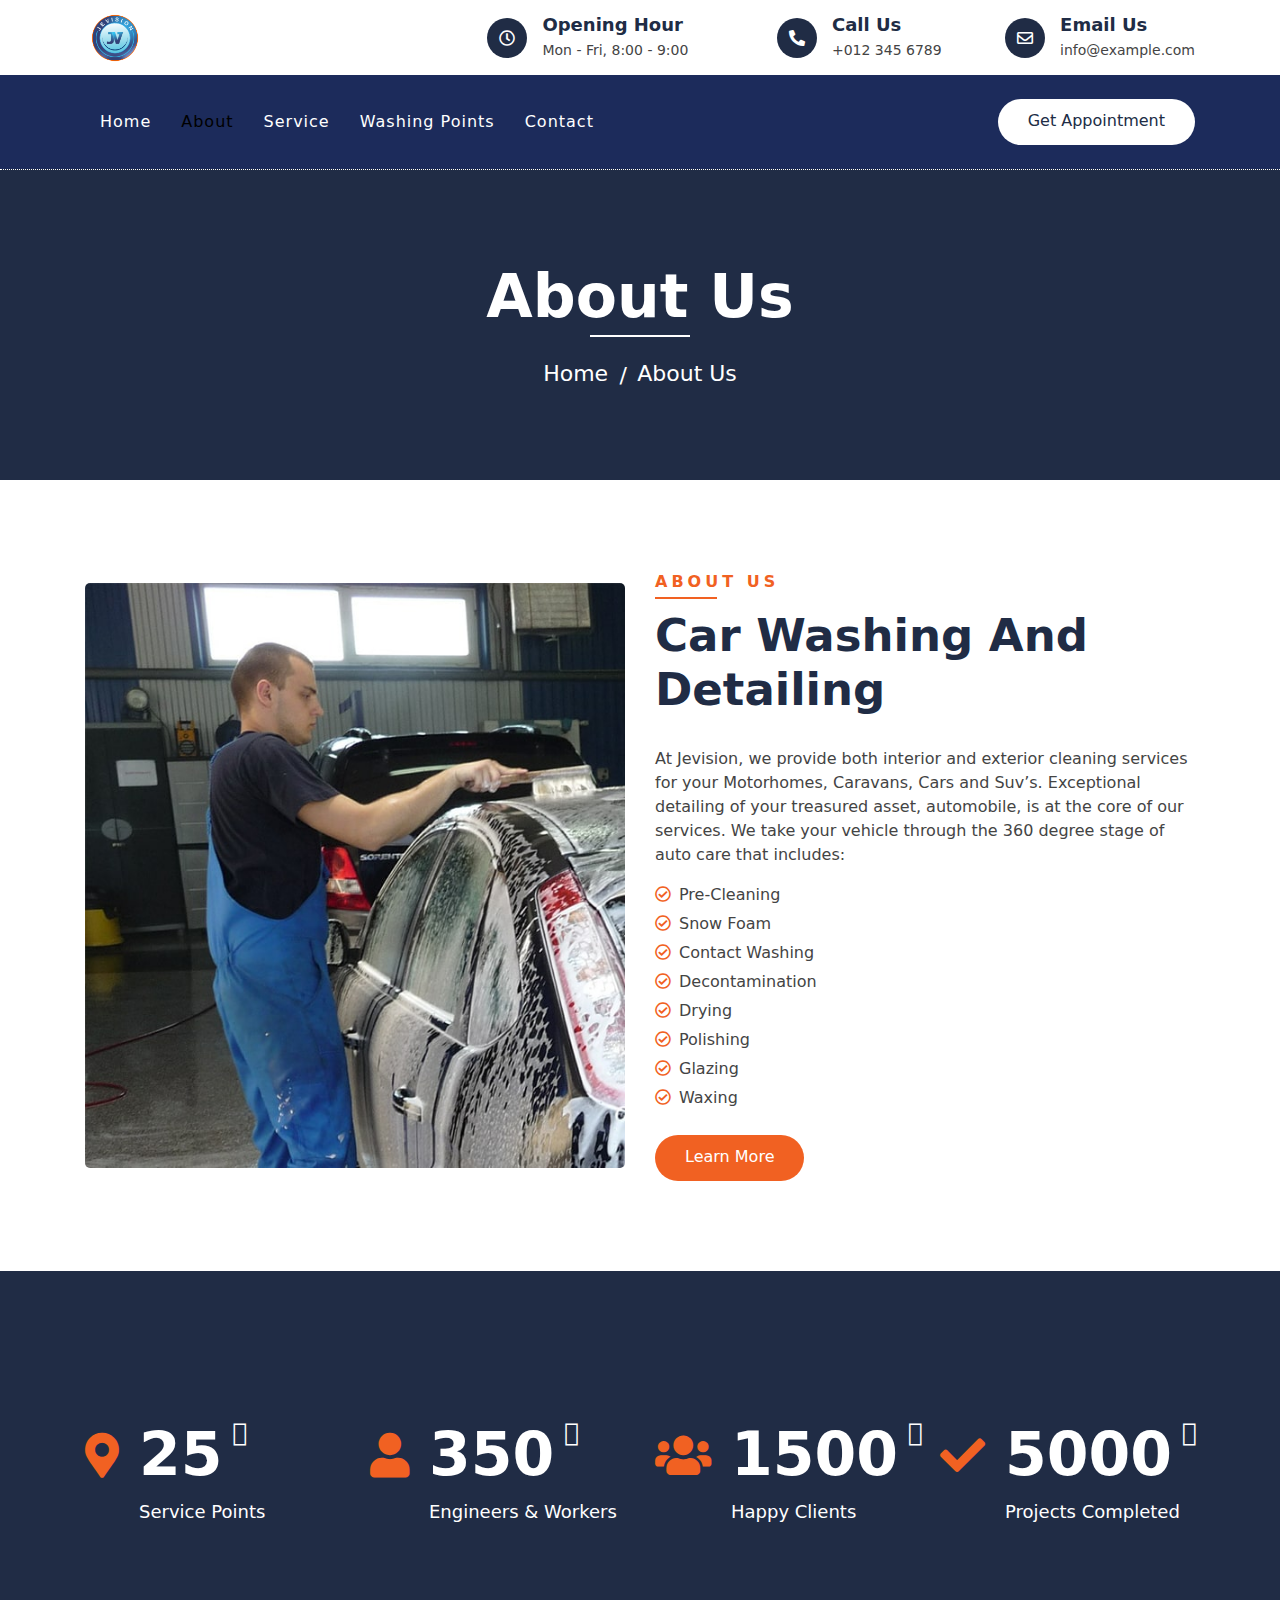
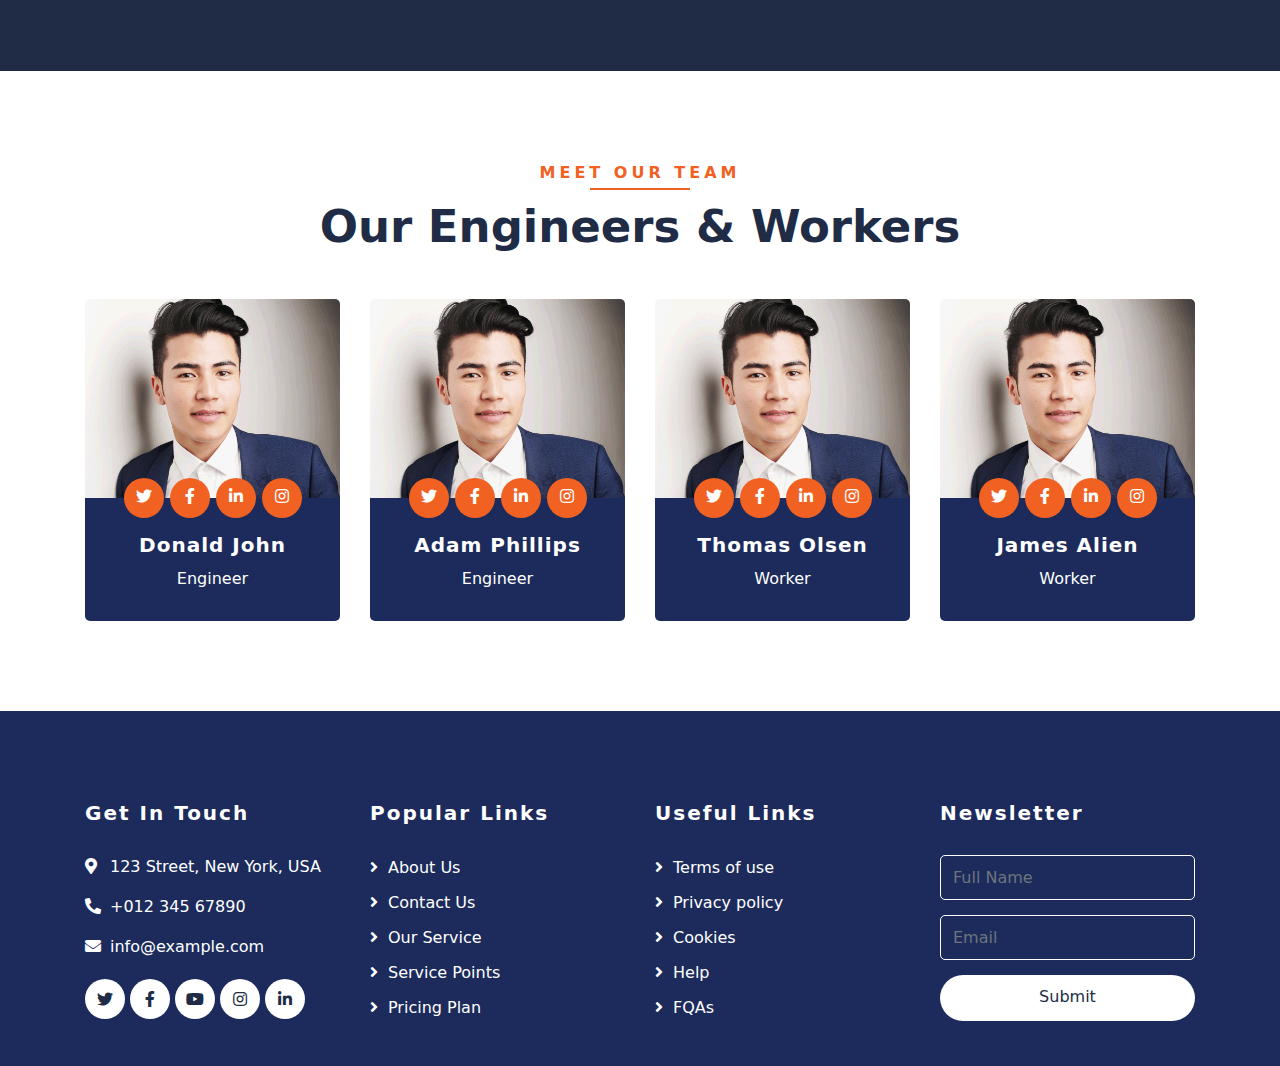
==== commit 9ac06640: "website update in progress" ====
--- a/about.html
+++ b/about.html
@@ -4,8 +4,8 @@
         <meta charset="utf-8">
         <title>Jv CarWash</title>
         <meta content="width=device-width, initial-scale=1.0" name="viewport">
-        <meta content="Free Website Template" name="keywords">
-        <meta content="Free Website Template" name="description">
+        <!-- <meta content="Free Website Template" name="keywords">
+        <meta content="Free Website Template" name="description"> -->
         <!-- Favicon -->
         <link href="img/favicon.ico" rel="icon">
         <!-- CSS Libraries -->
@@ -87,7 +87,7 @@
                             <a href="index.html" class="nav-item nav-link">Home</a>
                             <a href="about.html" class="nav-item nav-link active">About</a>
                             <a href="service.html" class="nav-item nav-link">Service</a>
-                            <a href="price.html" class="nav-item nav-link">Price</a>
+                            <!-- <a href="price.html" class="nav-item nav-link">Price</a> -->
                             <a href="location.html" class="nav-item nav-link">Washing Points</a>
                           
                             <a href="contact.html" class="nav-item nav-link">Contact</a>
@@ -135,13 +135,17 @@
                         </div>
                         <div class="about-content">
                             <p>
-                                Lorem ipsum dolor sit amet elit. In vitae turpis. Donec in hendre dui, vel blandit massa. Ut vestibu suscipi cursus. Cras quis porta nulla, ut placerat risus. Aliquam nec magna eget velit luctus dictum
+                                At Jevision, we provide both interior and exterior cleaning services for your Motorhomes, Caravans, Cars and Suv’s. Exceptional detailing of your treasured asset, automobile, is at the core of our services. We take your vehicle through the 360 degree stage of auto care that includes:                           
                             </p>
                             <ul>
-                                <li><i class="far fa-check-circle"></i>Seats washing</li>
-                                <li><i class="far fa-check-circle"></i>Vacuum cleaning</li>
-                                <li><i class="far fa-check-circle"></i>Interior wet cleaning</li>
-                                <li><i class="far fa-check-circle"></i>Window wiping</li>
+                                <li><i class="far fa-check-circle"></i>Pre-Cleaning</li>
+                                <li><i class="far fa-check-circle"></i>Snow Foam</li>                                
+                                <li><i class="far fa-check-circle"></i>Contact Washing</li>
+                                <li><i class="far fa-check-circle"></i>Decontamination</li>
+                                <li><i class="far fa-check-circle"></i>Drying</li>
+                                <li><i class="far fa-check-circle"></i>Polishing</li>
+                                <li><i class="far fa-check-circle"></i>Glazing</li>
+                                <li><i class="far fa-check-circle"></i>Waxing</li>
                             </ul>
                             <a class="btn btn-custom" href="">Learn More</a>
                         </div>
--- a/css/style.css
+++ b/css/style.css
@@ -83,7 +83,7 @@
     right: 15px;
     bottom: 15px;
     transition: .5s;
-    background: #7FBCD2;
+    background: rgb(241,97,34);
     border-radius: 44px;
     z-index: 9;
 }
@@ -233,13 +233,16 @@
 .nav-bar .btn.btn-custom {
     color: #202C45;
     background: #ffffff;
-    box-shadow: inset 0 0 0 0 #52b5ed;
+    /* box-shadow: inset 0 0 0 0 #52b5ed; */
+    box-shadow: inset 0 0 0 0 rgb(241,97,34);
 }
 
 .nav-bar .btn:hover {
     color: #ffffff;
-    background: #52b5ed;
-    box-shadow: inset 200px 0 0 0 #52b5ed;
+    /* background: #52b5ed; */
+    background: rgb(241,97,34);
+    /* box-shadow: inset 200px 0 0 0 #52b5ed; */
+    box-shadow: inset 200px 0 0 0 rgb(241,97,34);
 }
 
 @media (min-width: 992px) {
@@ -477,7 +480,9 @@
     margin-bottom: 45px;
     padding: 90px 0;
     text-align: center;
-    background: #52b5ed;
+    /* background: #52b5ed; */
+    /* background: rgb(241,97,34); */
+    background: #202C45;
     border-top: 1px dotted #ffffff;
 }
 
@@ -669,6 +674,72 @@
     color: rgb(241,97,34);
 }
 
+/* Price Table Start */
+/* body{
+	margin:0;
+	padding:20px;
+	font-family: sans-serif;
+}
+
+*{
+	box-sizing: border-box;
+} */
+
+.table{
+	width: 100%;
+	border-collapse: collapse;
+}
+
+.table td,.table th{
+  padding:12px 15px;
+  border:1px solid #ddd;
+  text-align: center;
+  font-size:16px;
+}
+
+.table th{
+    background: rgb(241,97,34);
+    background: rgb(28,43,91);
+	color:#ffffff;
+}
+
+.table tbody tr:nth-child(even){
+	background-color: #f5f5f5;
+}
+
+/*responsive*/
+
+@media(max-width: 500px){
+	.table thead{
+		display: none;
+	}
+
+	.table, .table tbody, .table tr, .table td{
+		display: block;
+		width: 100%;
+	}
+	.table tr{
+		margin-bottom:15px;
+	}
+	.table td{
+		text-align: right;
+		padding-left: 50%;
+		text-align: right;
+		position: relative;
+	}
+	.table td::before{
+		content: attr(data-label);
+		position: absolute;
+		left:0;
+		width: 50%;
+		padding-left:15px;
+		font-size:15px;
+		font-weight: bold;
+		text-align: left;
+	}
+}
+/* Price Table Ends */
+
 /*******************************/
 /********* Service CSS *********/
 /*******************************/
@@ -738,7 +809,8 @@
 .facts .facts-item i {
     margin-top: 15px;
     font-size: 45px;
-    color: #52b5ed;
+    /* color: #52b5ed; */
+    color: rgba(241,97,34);
 }
 
 .facts .facts-text {
@@ -907,7 +979,8 @@
 .location .location-item i {
     padding-top: 3px;
     font-size: 30px;
-    color: #52b5ed;
+    /* color: #52b5ed; */
+    color: rgb(241,97,34);
 }
 
 .location .location-text {
@@ -930,7 +1003,7 @@
 
 .location .location-form {
     padding: 45px 30px;
-    background: #52b5ed;
+    background: rgb(28,43,91);
     border-radius: 5px;
 }
 
@@ -1023,13 +1096,13 @@
     width: 100%;
     padding: 35px 30px 30px 30px;
     text-align: center;
-    background: #52b5ed;
+    background: rgb(28,43,91);
     border-radius: 0 0 5px 5px;
     transition: .5s;
 }
 
 .team .team-item:hover .team-text {
-    background: #52b5ed;
+    background: #202C45;
 }
 
 .team .team-text h2 {
@@ -1064,7 +1137,7 @@
     text-align: center;
     font-size: 16px;
     color: #ffffff;
-    background: #52b5ed;
+    background: rgb(241,97,34);
     border-radius: 40px;
     transition: .5s;
 }
@@ -1137,7 +1210,7 @@
     font-size: 25px;
     font-family: "Font Awesome 5 Free";
     font-weight: 900;
-    color: #52b5ed;
+    color: rgb(28,43,91);
     margin-right: 10px;
 }
 
@@ -1156,7 +1229,7 @@
 }
 
 .testimonial .owl-dot.active {
-    background: #52b5ed;
+    background: rgb(241,97,34);
 }
 
 
@@ -1168,7 +1241,7 @@
     position: relative;
     margin-top: 45px;
     padding-top: 90px;
-    background: #52b5ed;
+    background: rgb(28,43,91);
 }
 
 .footer .footer-contact,
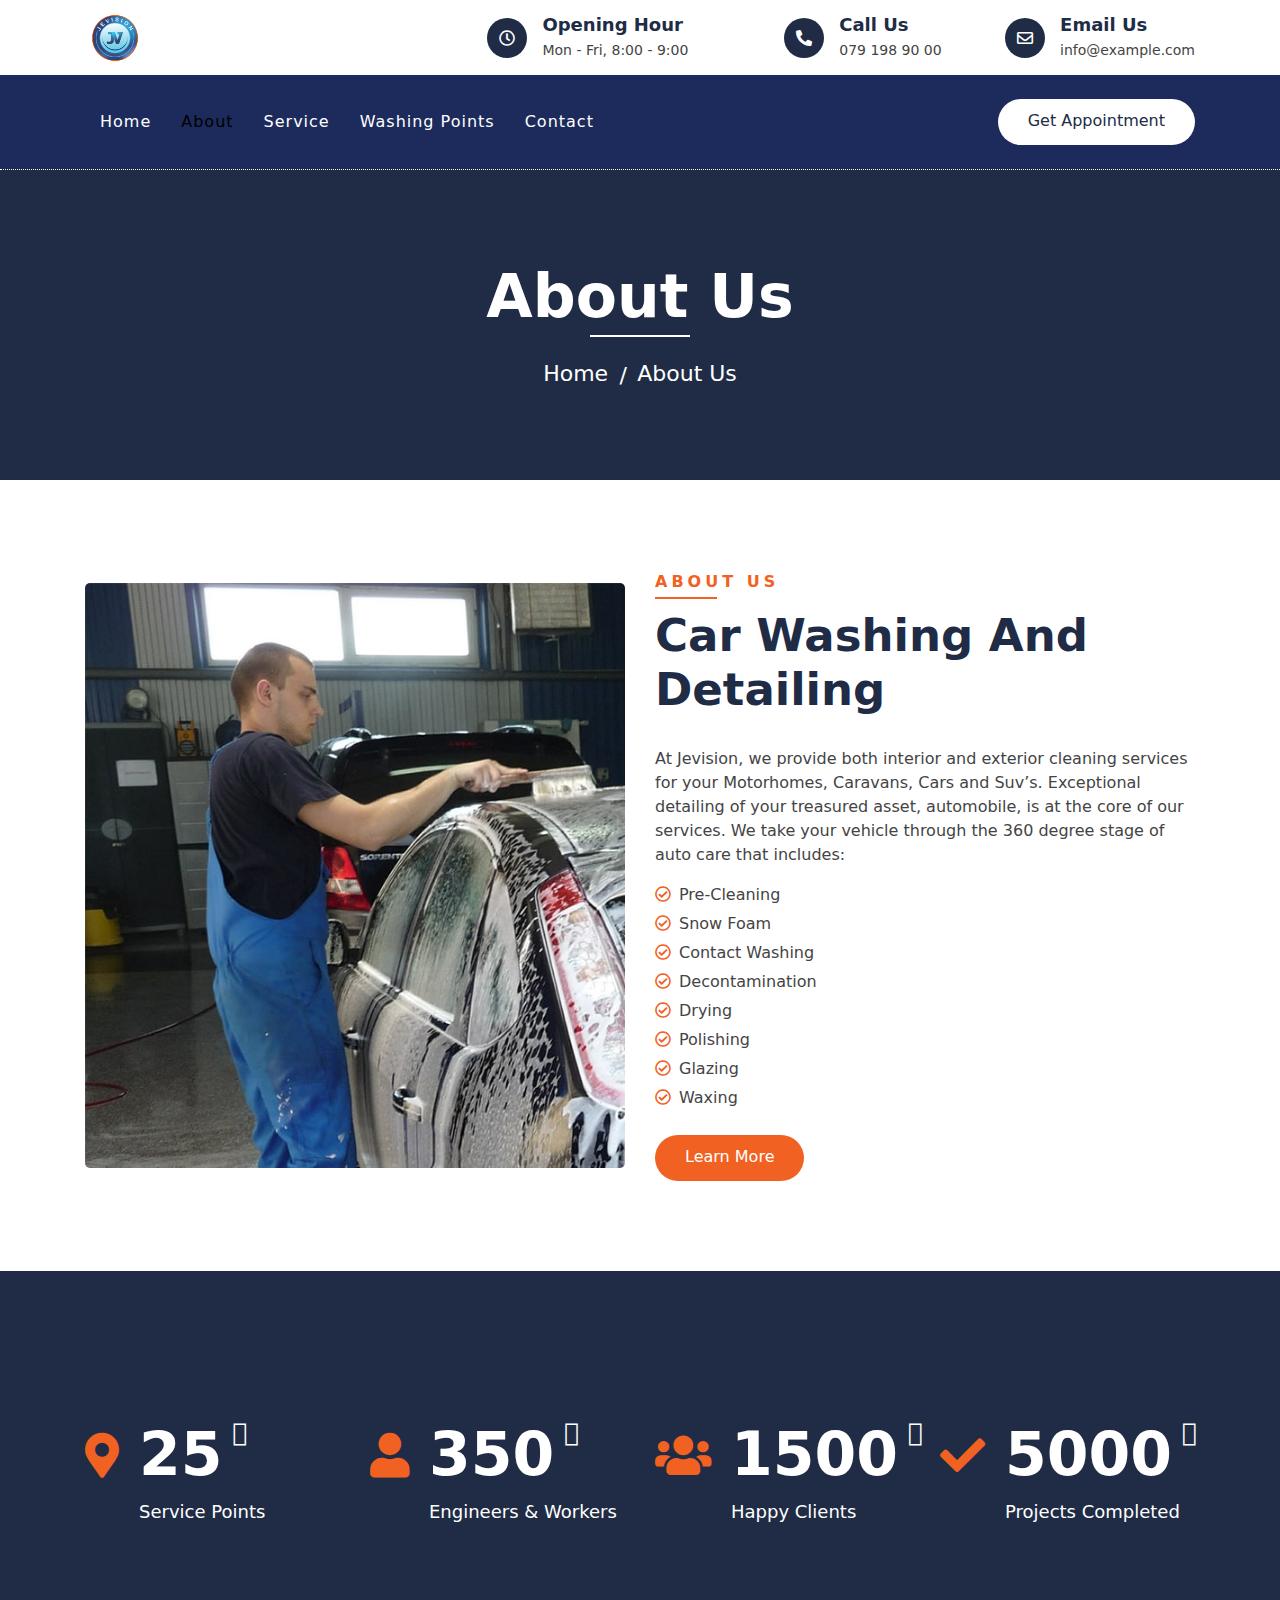
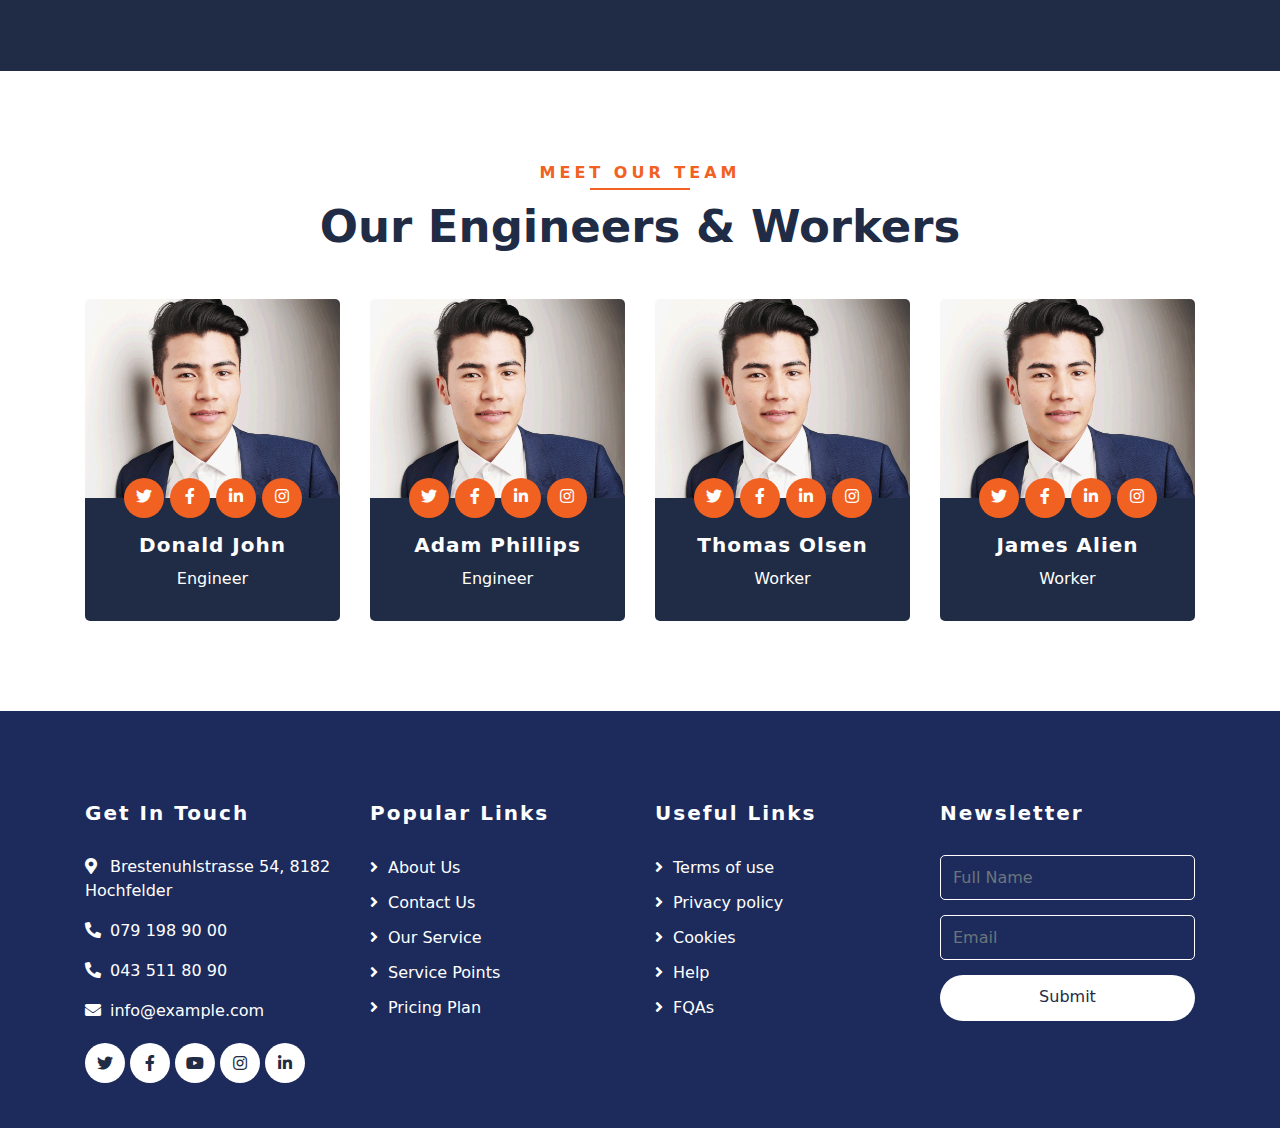
==== commit 036fb596: "making updates" ====
--- a/about.html
+++ b/about.html
@@ -51,7 +51,7 @@
                                     </div>
                                     <div class="top-bar-text">
                                         <h3>Call Us</h3>
-                                        <p>+012 345 6789</p>
+                                        <p>079 198 90 00</p>
                                     </div>
                                 </div>
                             </div>
@@ -291,8 +291,9 @@
                     <div class="col-lg-3 col-md-6">
                         <div class="footer-contact">
                             <h2>Get In Touch</h2>
-                            <p><i class="fa fa-map-marker-alt"></i>123 Street, New York, USA</p>
-                            <p><i class="fa fa-phone-alt"></i>+012 345 67890</p>
+                            <p><i class="fa fa-map-marker-alt"></i>Brestenuhlstrasse 54, 8182 Hochfelder</p>
+                            <p><i class="fa fa-phone-alt"></i>079 198 90 00</p>
+                            <p><i class="fa fa-phone-alt"></i>043 511 80 90</p>
                             <p><i class="fa fa-envelope"></i>info@example.com</p>
                             <div class="footer-social">
                                 <a class="btn" href=""><i class="fab fa-twitter"></i></a>
--- a/css/style.css
+++ b/css/style.css
@@ -25,7 +25,8 @@
 a:hover,
 a:active,
 a:focus {
-    color: #52b5ed;
+    /* color: #52b5ed; */
+    color:  rgb(241,97,34);
     outline: none;
     text-decoration: none;
 }
@@ -1044,15 +1045,15 @@
 
 .location .location-form .btn.btn-custom {
     width: 100%;
-    color: #52b5ed;
+    color: rgb(241,97,34);
     background: #ffffff;
-    box-shadow: inset 0 0 0 0 #202C45;
+    box-shadow: inset 0 0 0 0 rgb(241,97,34);
 }
 
 .location .location-form .btn.btn-custom:hover {
     color: #ffffff;
     
-    box-shadow: inset 400px 0 0 0 #202C45;
+    box-shadow: inset 400px 0 0 0 rgb(241,97,34);
 }
 
 @media(min-width: 576px) and (max-width: 991.89px) {
@@ -1096,13 +1097,13 @@
     width: 100%;
     padding: 35px 30px 30px 30px;
     text-align: center;
-    background: rgb(28,43,91);
+    background: #202C45;
     border-radius: 0 0 5px 5px;
     transition: .5s;
 }
 
 .team .team-item:hover .team-text {
-    background: #202C45;
+    background: rgb(28,43,91);
 }
 
 .team .team-text h2 {
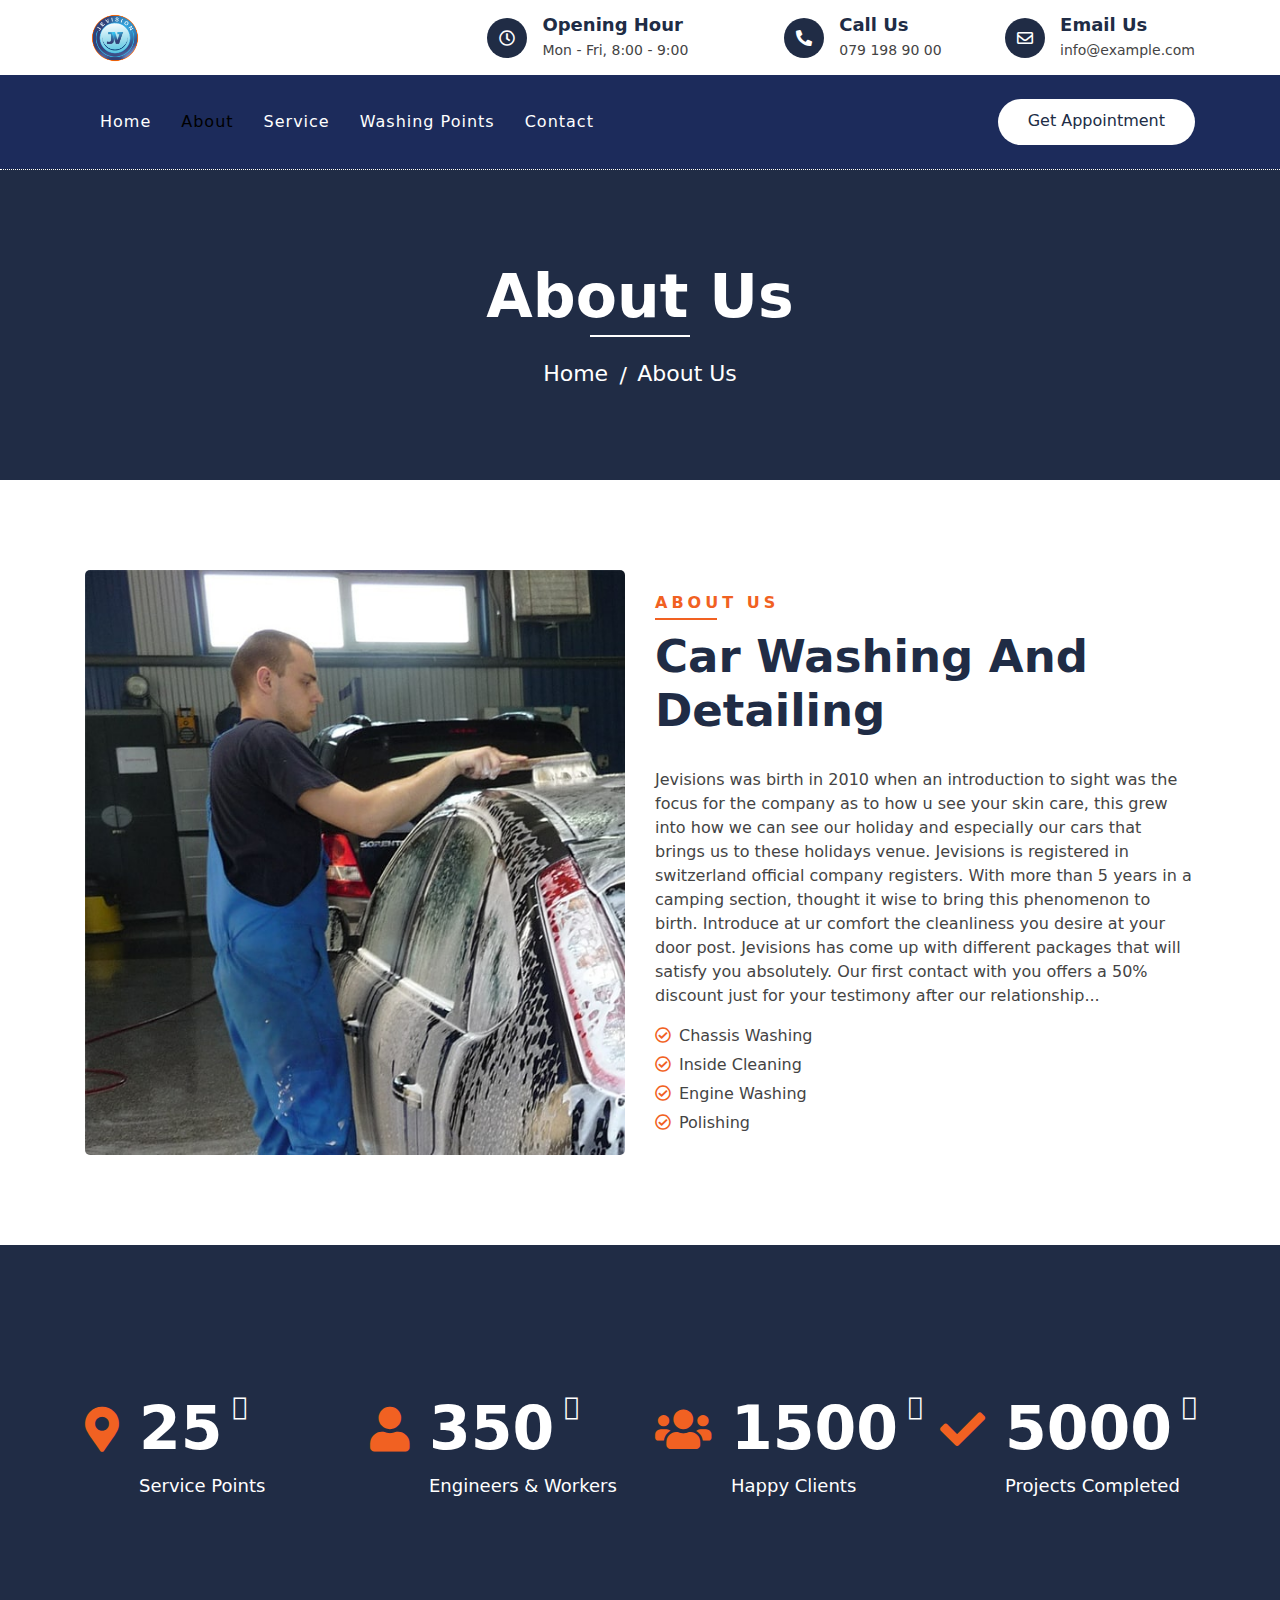
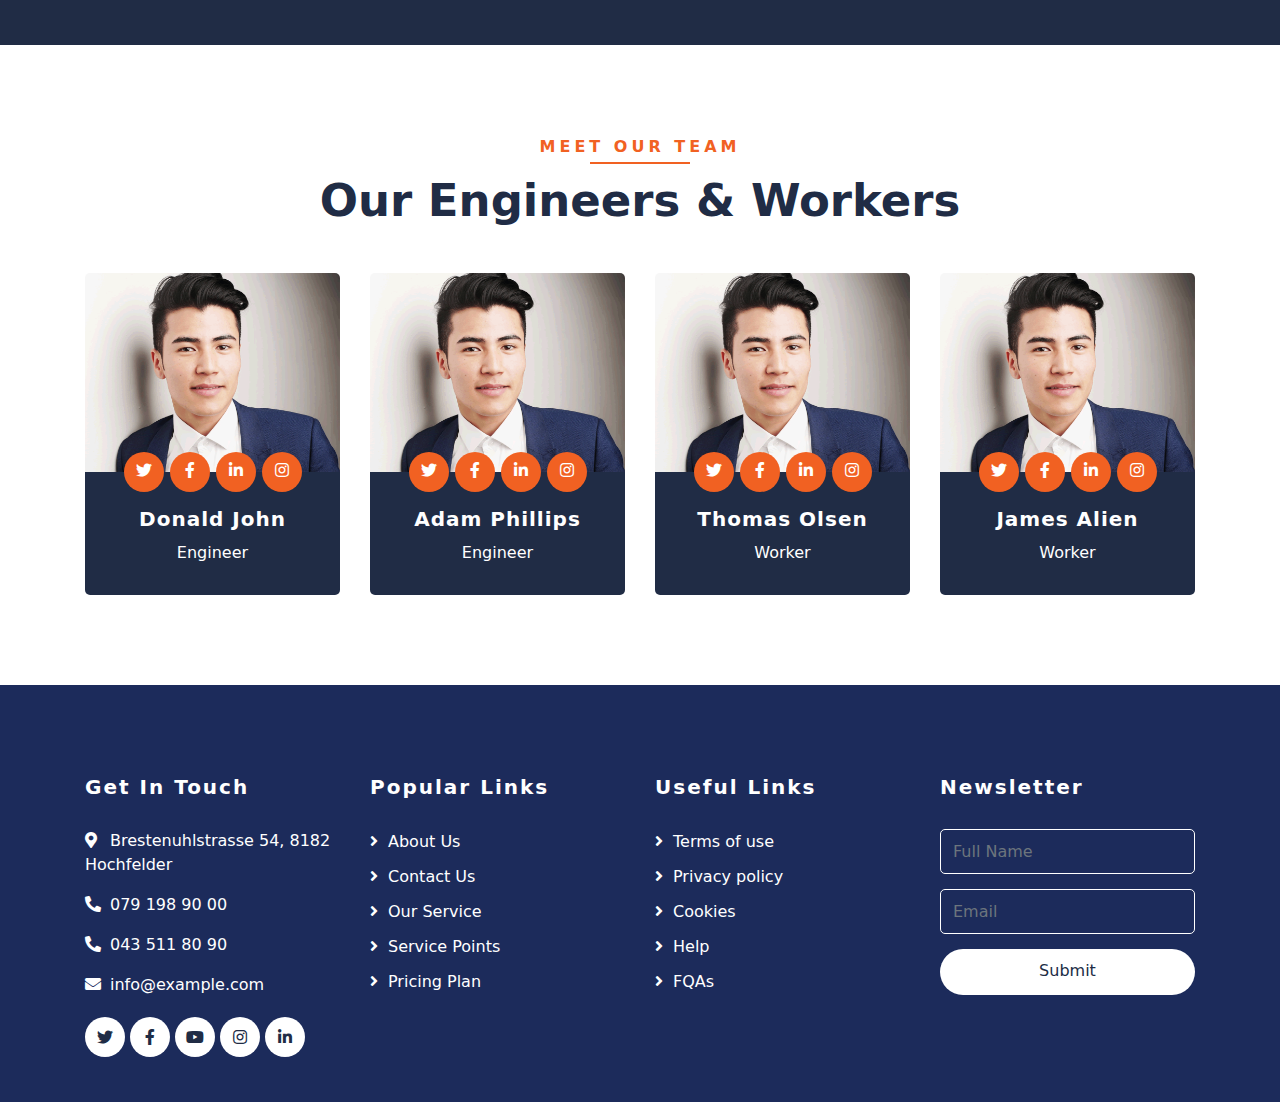
==== commit cddc6577: "website management" ====
--- a/about.html
+++ b/about.html
@@ -93,7 +93,7 @@
                             <a href="contact.html" class="nav-item nav-link">Contact</a>
                         </div>
                         <div class="ml-auto">
-                            <a class="btn btn-custom" href="#">Get Appointment</a>
+                            <a class="btn btn-custom" href="contact.html">Get Appointment</a>
                         </div>
                     </div>
                 </nav>
@@ -135,19 +135,21 @@
                         </div>
                         <div class="about-content">
                             <p>
-                                At Jevision, we provide both interior and exterior cleaning services for your Motorhomes, Caravans, Cars and Suv’s. Exceptional detailing of your treasured asset, automobile, is at the core of our services. We take your vehicle through the 360 degree stage of auto care that includes:                           
+                                Jevisions was birth in 2010 when an introduction to sight was the focus for the company as to 
+                                how u see your skin care, this grew into how we can see our holiday and especially our cars that 
+                                brings us to these holidays venue. Jevisions is registered in switzerland official company registers.
+                                With more than 5 years in a camping section, thought it wise to bring this phenomenon to birth. 
+                                Introduce at ur comfort the cleanliness you desire at your door post.
+                                Jevisions has come up with different packages that will satisfy you absolutely. Our first contact 
+                                with you offers a 50% discount just for your testimony after our relationship...                           
                             </p>
                             <ul>
-                                <li><i class="far fa-check-circle"></i>Pre-Cleaning</li>
-                                <li><i class="far fa-check-circle"></i>Snow Foam</li>                                
-                                <li><i class="far fa-check-circle"></i>Contact Washing</li>
-                                <li><i class="far fa-check-circle"></i>Decontamination</li>
-                                <li><i class="far fa-check-circle"></i>Drying</li>
+                                <li><i class="far fa-check-circle"></i>Chassis Washing</li>
+                                <li><i class="far fa-check-circle"></i>Inside Cleaning</li>                                
+                                <li><i class="far fa-check-circle"></i>Engine Washing</li>
                                 <li><i class="far fa-check-circle"></i>Polishing</li>
-                                <li><i class="far fa-check-circle"></i>Glazing</li>
-                                <li><i class="far fa-check-circle"></i>Waxing</li>
                             </ul>
-                            <a class="btn btn-custom" href="">Learn More</a>
+                            <!-- <a class="btn btn-custom" href="">Learn More</a> -->
                         </div>
                     </div>
                 </div>
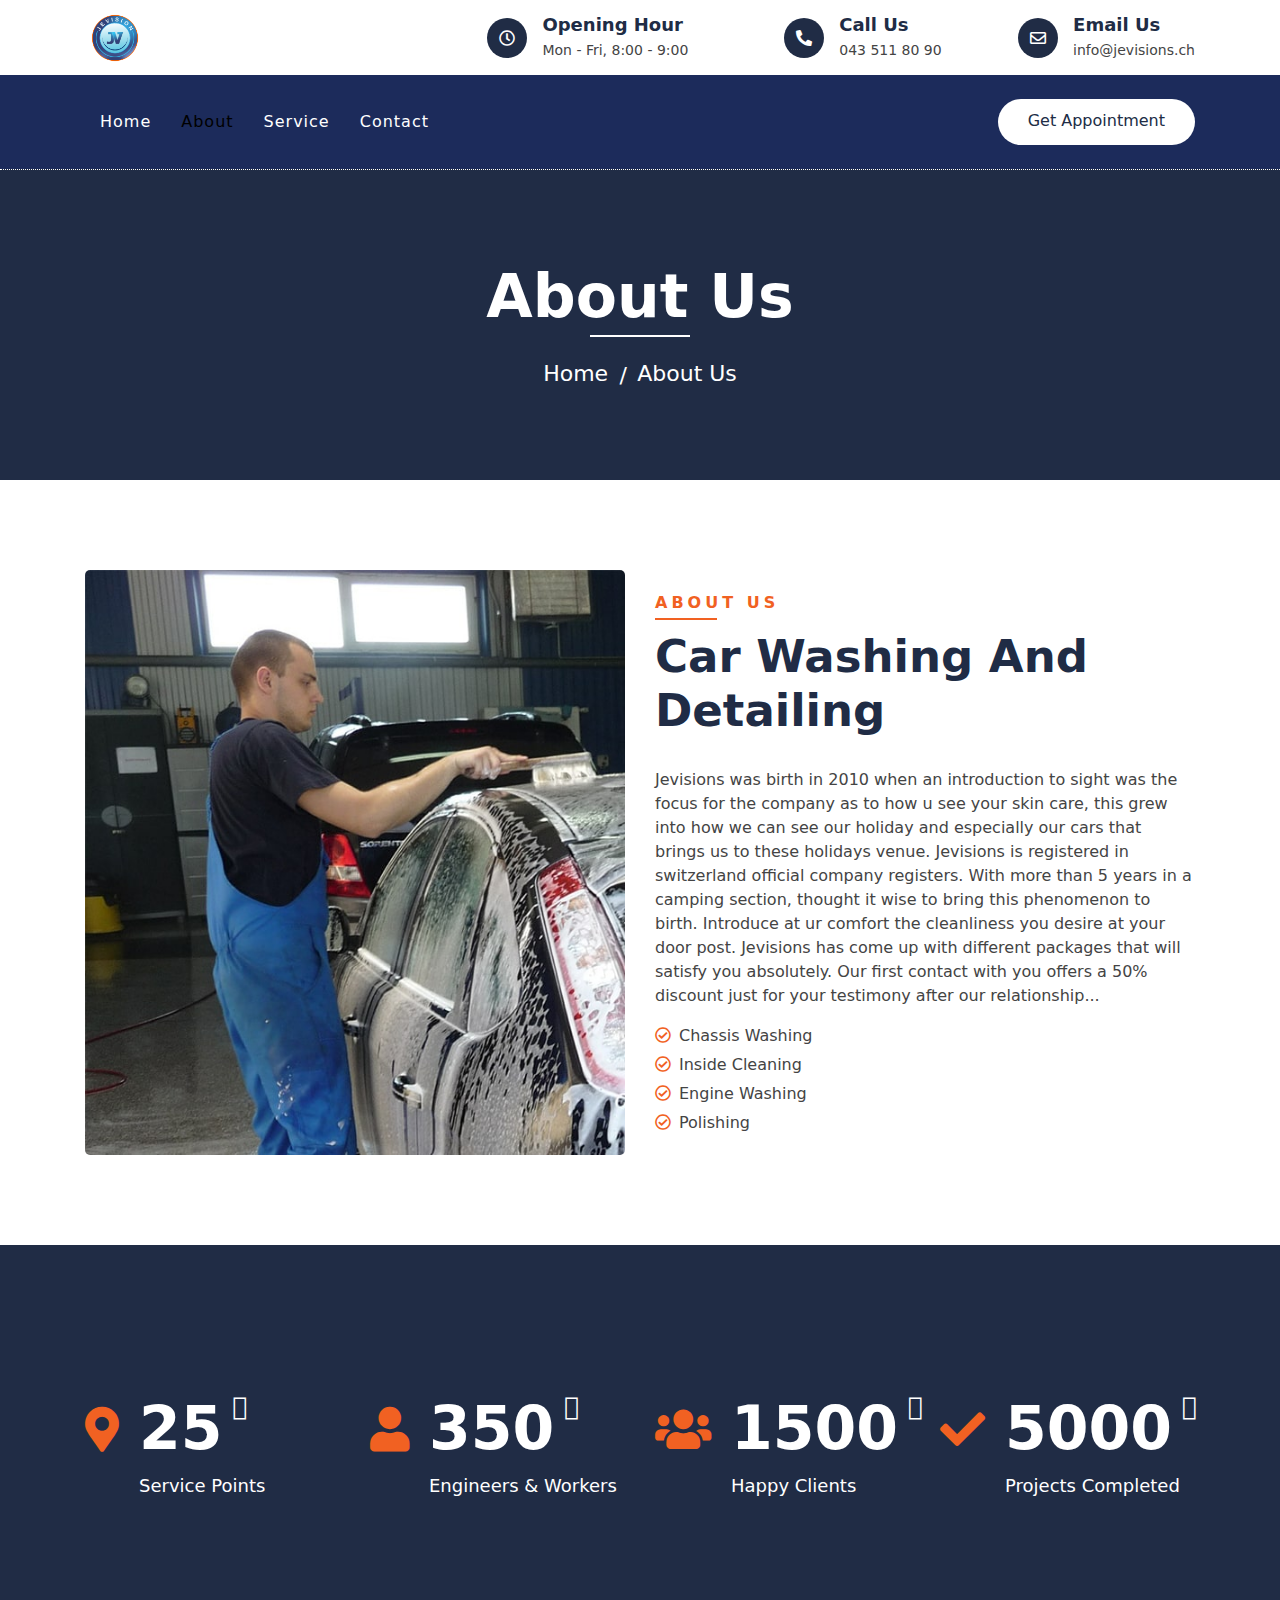
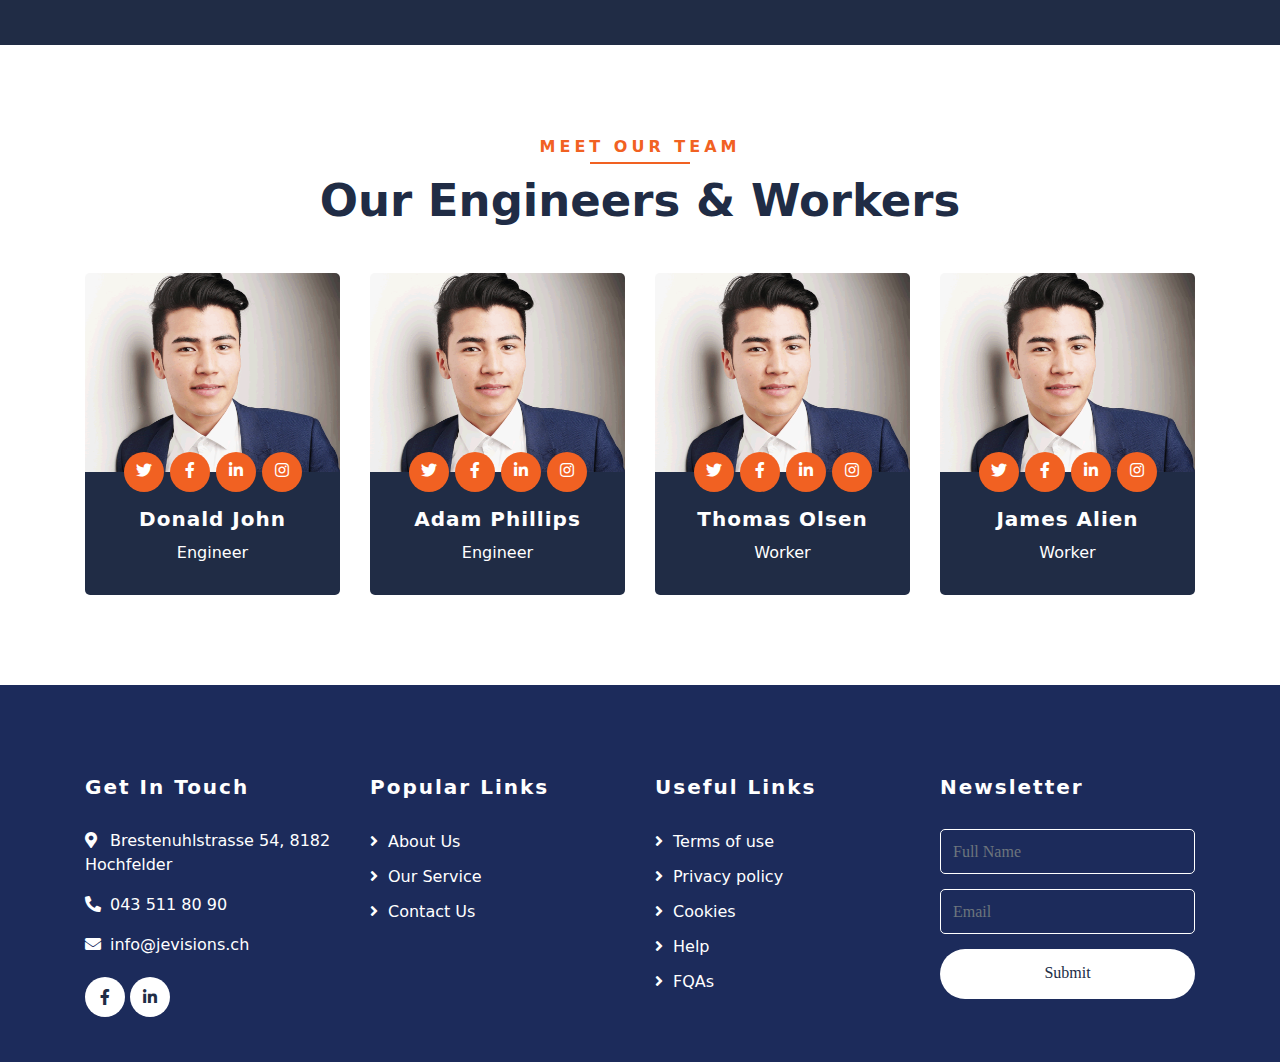
==== commit 57507379: "website update" ====
--- a/about.html
+++ b/about.html
@@ -51,7 +51,7 @@
                                     </div>
                                     <div class="top-bar-text">
                                         <h3>Call Us</h3>
-                                        <p>079 198 90 00</p>
+                                        <p>043 511 80 90</p>
                                     </div>
                                 </div>
                             </div>
@@ -62,7 +62,7 @@
                                     </div>
                                     <div class="top-bar-text">
                                         <h3>Email Us</h3>
-                                        <p>info@example.com</p>
+                                        <p>info@jevisions.ch</p>
                                     </div>
                                 </div>
                             </div>
@@ -88,7 +88,7 @@
                             <a href="about.html" class="nav-item nav-link active">About</a>
                             <a href="service.html" class="nav-item nav-link">Service</a>
                             <!-- <a href="price.html" class="nav-item nav-link">Price</a> -->
-                            <a href="location.html" class="nav-item nav-link">Washing Points</a>
+                            <!-- <a href="location.html" class="nav-item nav-link">Washing Points</a> -->
                           
                             <a href="contact.html" class="nav-item nav-link">Contact</a>
                         </div>
@@ -294,26 +294,26 @@
                         <div class="footer-contact">
                             <h2>Get In Touch</h2>
                             <p><i class="fa fa-map-marker-alt"></i>Brestenuhlstrasse 54, 8182 Hochfelder</p>
-                            <p><i class="fa fa-phone-alt"></i>079 198 90 00</p>
+                            <!-- <p><i class="fa fa-phone-alt"></i>079 198 90 00</p> -->
                             <p><i class="fa fa-phone-alt"></i>043 511 80 90</p>
-                            <p><i class="fa fa-envelope"></i>info@example.com</p>
+                            <p><i class="fa fa-envelope"></i>info@jevisions.ch</p>
                             <div class="footer-social">
-                                <a class="btn" href=""><i class="fab fa-twitter"></i></a>
-                                <a class="btn" href=""><i class="fab fa-facebook-f"></i></a>
-                                <a class="btn" href=""><i class="fab fa-youtube"></i></a>
-                                <a class="btn" href=""><i class="fab fa-instagram"></i></a>
-                                <a class="btn" href=""><i class="fab fa-linkedin-in"></i></a>
+                                <!-- <a class="btn" href=""><i class="fab fa-twitter"></i></a> -->
+                                <a class="btn" href="https://www.facebook.com/100085501453822/"><i class="fab fa-facebook-f"></i></a>
+                                <!-- <a class="btn" href=""><i class="fab fa-youtube"></i></a> -->
+                                <!-- <a class="btn" href=""><i class="fab fa-instagram"></i></a> -->
+                                <a class="btn" href="https://www.linkedin.com/company/jeevisions/"><i class="fab fa-linkedin-in"></i></a>
                             </div>
                         </div>
                     </div>
                     <div class="col-lg-3 col-md-6">
                         <div class="footer-link">
                             <h2>Popular Links</h2>
-                            <a href="">About Us</a>
-                            <a href="">Contact Us</a>
-                            <a href="">Our Service</a>
-                            <a href="">Service Points</a>
-                            <a href="">Pricing Plan</a>
+                            <a href="about.html">About Us</a>
+                            <a href="service.html">Our Service</a>
+                            <a href="contact.html">Contact Us</a>
+                            <!-- <a href="">Service Points</a> -->
+                            <!-- <a href="">Pricing Plan</a> -->
                         </div>
                     </div>
                     <div class="col-lg-3 col-md-6">
--- a/css/style.css
+++ b/css/style.css
@@ -1367,3 +1367,66 @@
 .footer .copyright p a:hover {
     color: #ffffff;
 }
+
+/* FORM  */
+/* body {
+    width: 500px;
+    margin: 0 auto;
+    padding: 50px;
+  } */
+  
+  div.elem-group {
+    margin: 20px 0;
+  }
+  
+  div.elem-group.inlined {
+    width: 49%;
+    display: inline-block;
+    float: left;
+    margin-left: 1%;
+  }
+  
+  label {
+    display: block;
+    font-family: 'Nanum Gothic';
+    padding-bottom: 10px;
+    font-size: 1.25em;
+  }
+  
+  input, select, textarea {
+    border-radius: 2px;
+    border: 2px solid #777;
+    box-sizing: border-box;
+    font-size: 1.25em;
+    font-family: 'Nanum Gothic';
+    width: 100%;
+    padding: 10px;
+  }
+  
+  div.elem-group.inlined input {
+    width: 95%;
+    display: inline-block;
+  }
+  
+  textarea {
+    height: 250px;
+  }
+  
+  hr {
+    border: 1px dotted #ccc;
+  }
+  
+  button {
+    height: 50px;
+    background: orange;
+    border: none;
+    color: white;
+    font-size: 1.25em;
+    font-family: 'Nanum Gothic';
+    border-radius: 4px;
+    cursor: pointer;
+  }
+  
+  button:hover {
+    border: 2px solid black;
+  }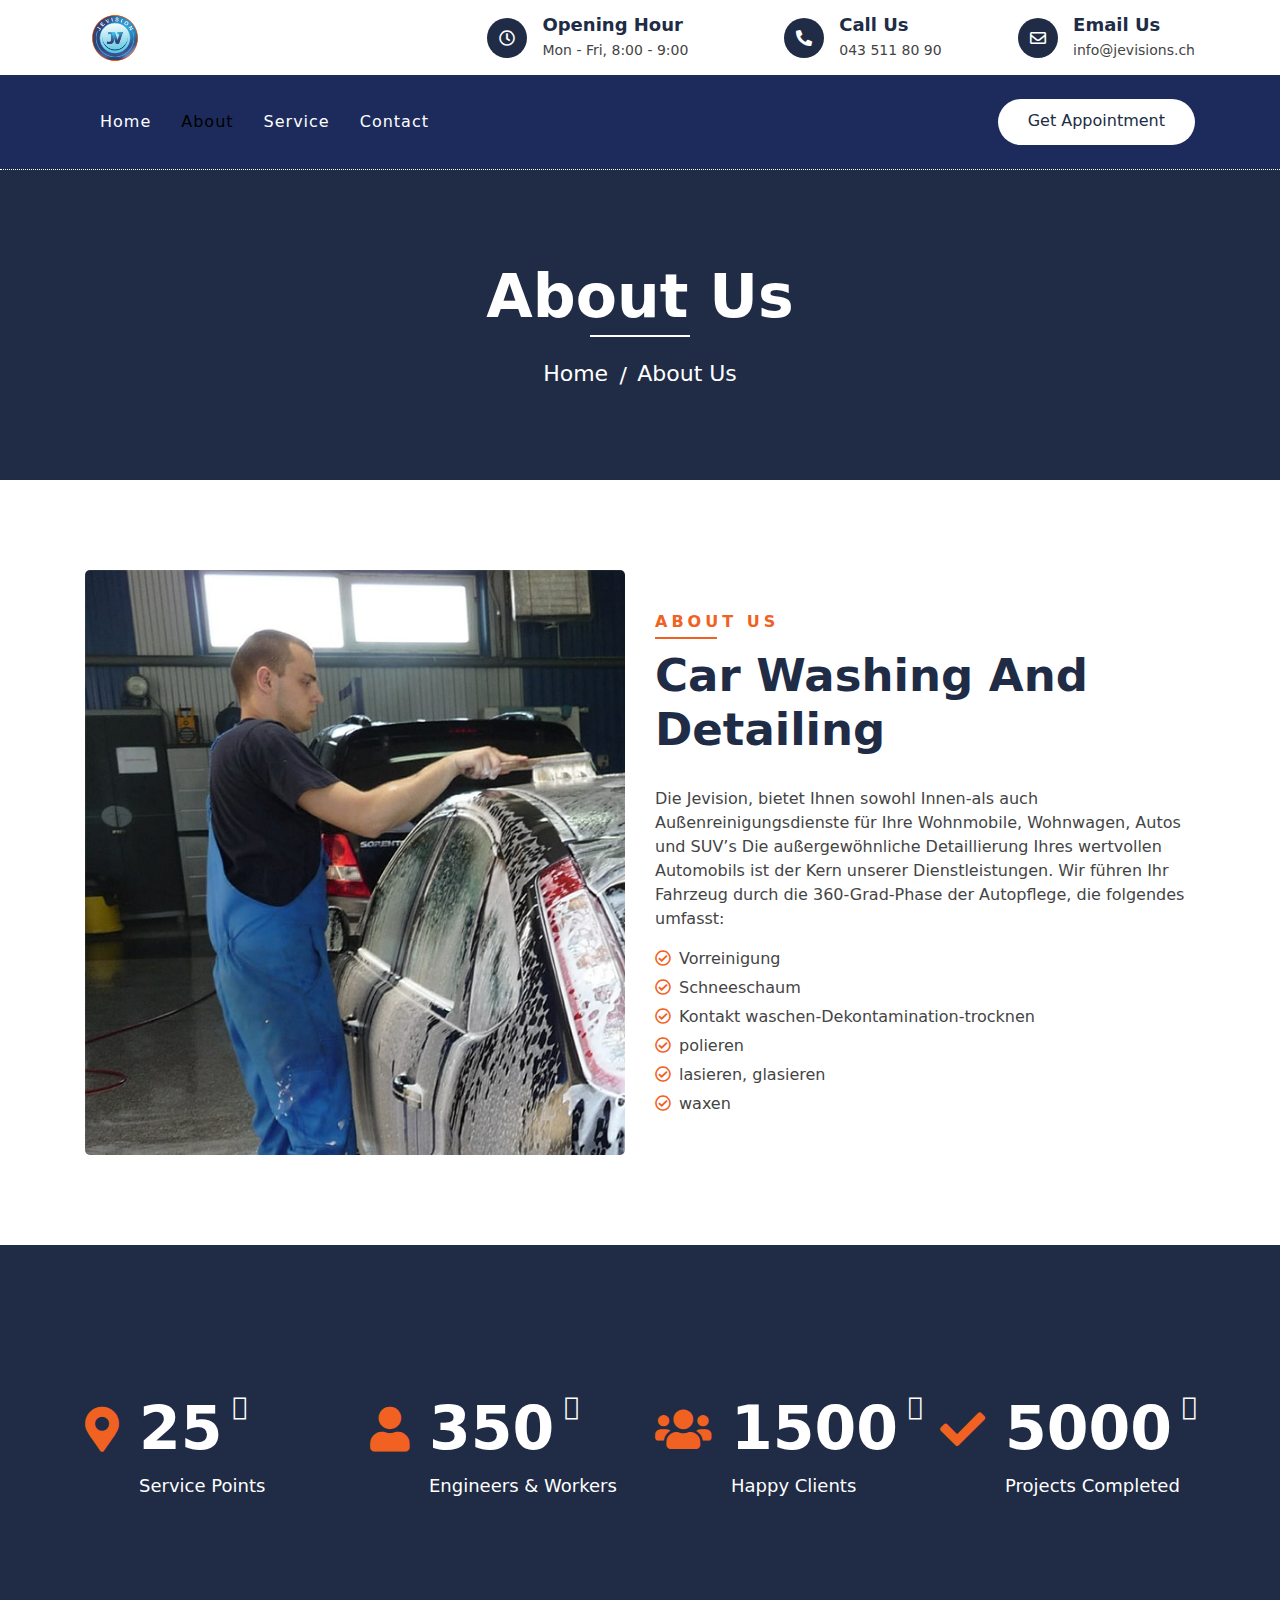
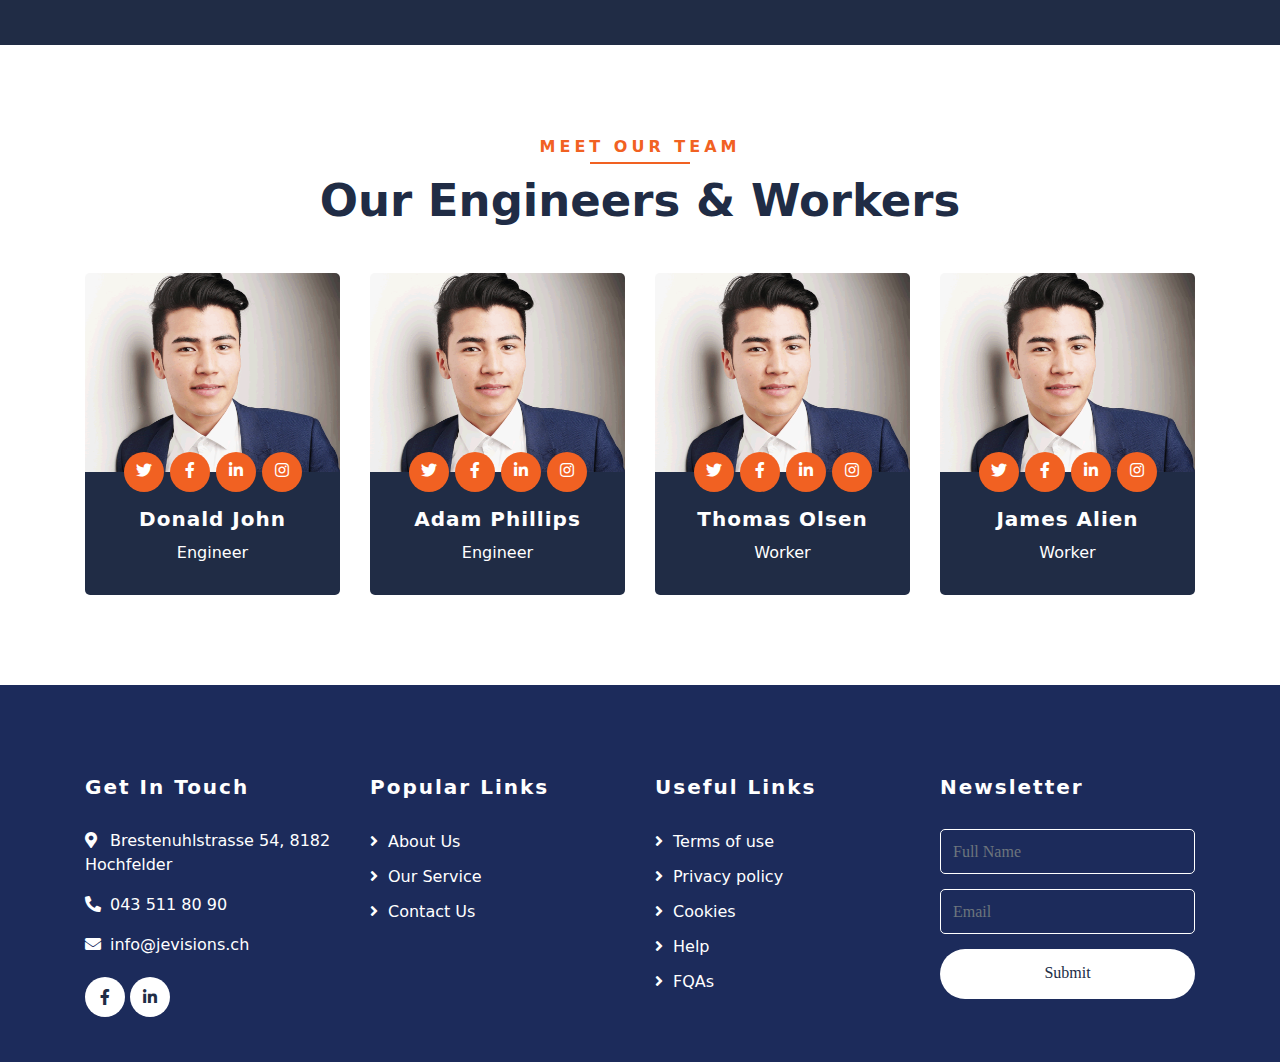
==== commit 2afd1d9b: "enlgish to dutch translation" ====
--- a/about.html
+++ b/about.html
@@ -135,19 +135,24 @@
                         </div>
                         <div class="about-content">
                             <p>
-                                Jevisions was birth in 2010 when an introduction to sight was the focus for the company as to 
+                                Die Jevision, bietet Ihnen sowohl Innen-als auch Außenreinigungsdienste für Ihre Wohnmobile, Wohnwagen, Autos und SUV’s
+                                Die außergewöhnliche Detaillierung Ihres wertvollen Automobils ist der Kern unserer Dienstleistungen.
+                                Wir führen Ihr Fahrzeug durch die 360-Grad-Phase der Autopflege, die folgendes umfasst:
+                                <!-- Jevisions was birth in 2010 when an introduction to sight was the focus for the company as to 
                                 how u see your skin care, this grew into how we can see our holiday and especially our cars that 
                                 brings us to these holidays venue. Jevisions is registered in switzerland official company registers.
                                 With more than 5 years in a camping section, thought it wise to bring this phenomenon to birth. 
                                 Introduce at ur comfort the cleanliness you desire at your door post.
                                 Jevisions has come up with different packages that will satisfy you absolutely. Our first contact 
-                                with you offers a 50% discount just for your testimony after our relationship...                           
+                                with you offers a 50% discount just for your testimony after our relationship...                            -->
                             </p>
                             <ul>
-                                <li><i class="far fa-check-circle"></i>Chassis Washing</li>
-                                <li><i class="far fa-check-circle"></i>Inside Cleaning</li>                                
-                                <li><i class="far fa-check-circle"></i>Engine Washing</li>
-                                <li><i class="far fa-check-circle"></i>Polishing</li>
+                                <li><i class="far fa-check-circle"></i>Vorreinigung</li>
+                                <li><i class="far fa-check-circle"></i>Schneeschaum</li>                                
+                                <li><i class="far fa-check-circle"></i>Kontakt waschen-Dekontamination-trocknen</li>
+                                <li><i class="far fa-check-circle"></i>polieren</li>
+                                <li><i class="far fa-check-circle"></i>lasieren, glasieren</li>
+                                <li><i class="far fa-check-circle"></i>waxen</li>
                             </ul>
                             <!-- <a class="btn btn-custom" href="">Learn More</a> -->
                         </div>
--- a/css/style.css
+++ b/css/style.css
@@ -1429,4 +1429,4 @@
   
   button:hover {
     border: 2px solid black;
-  }+  }
